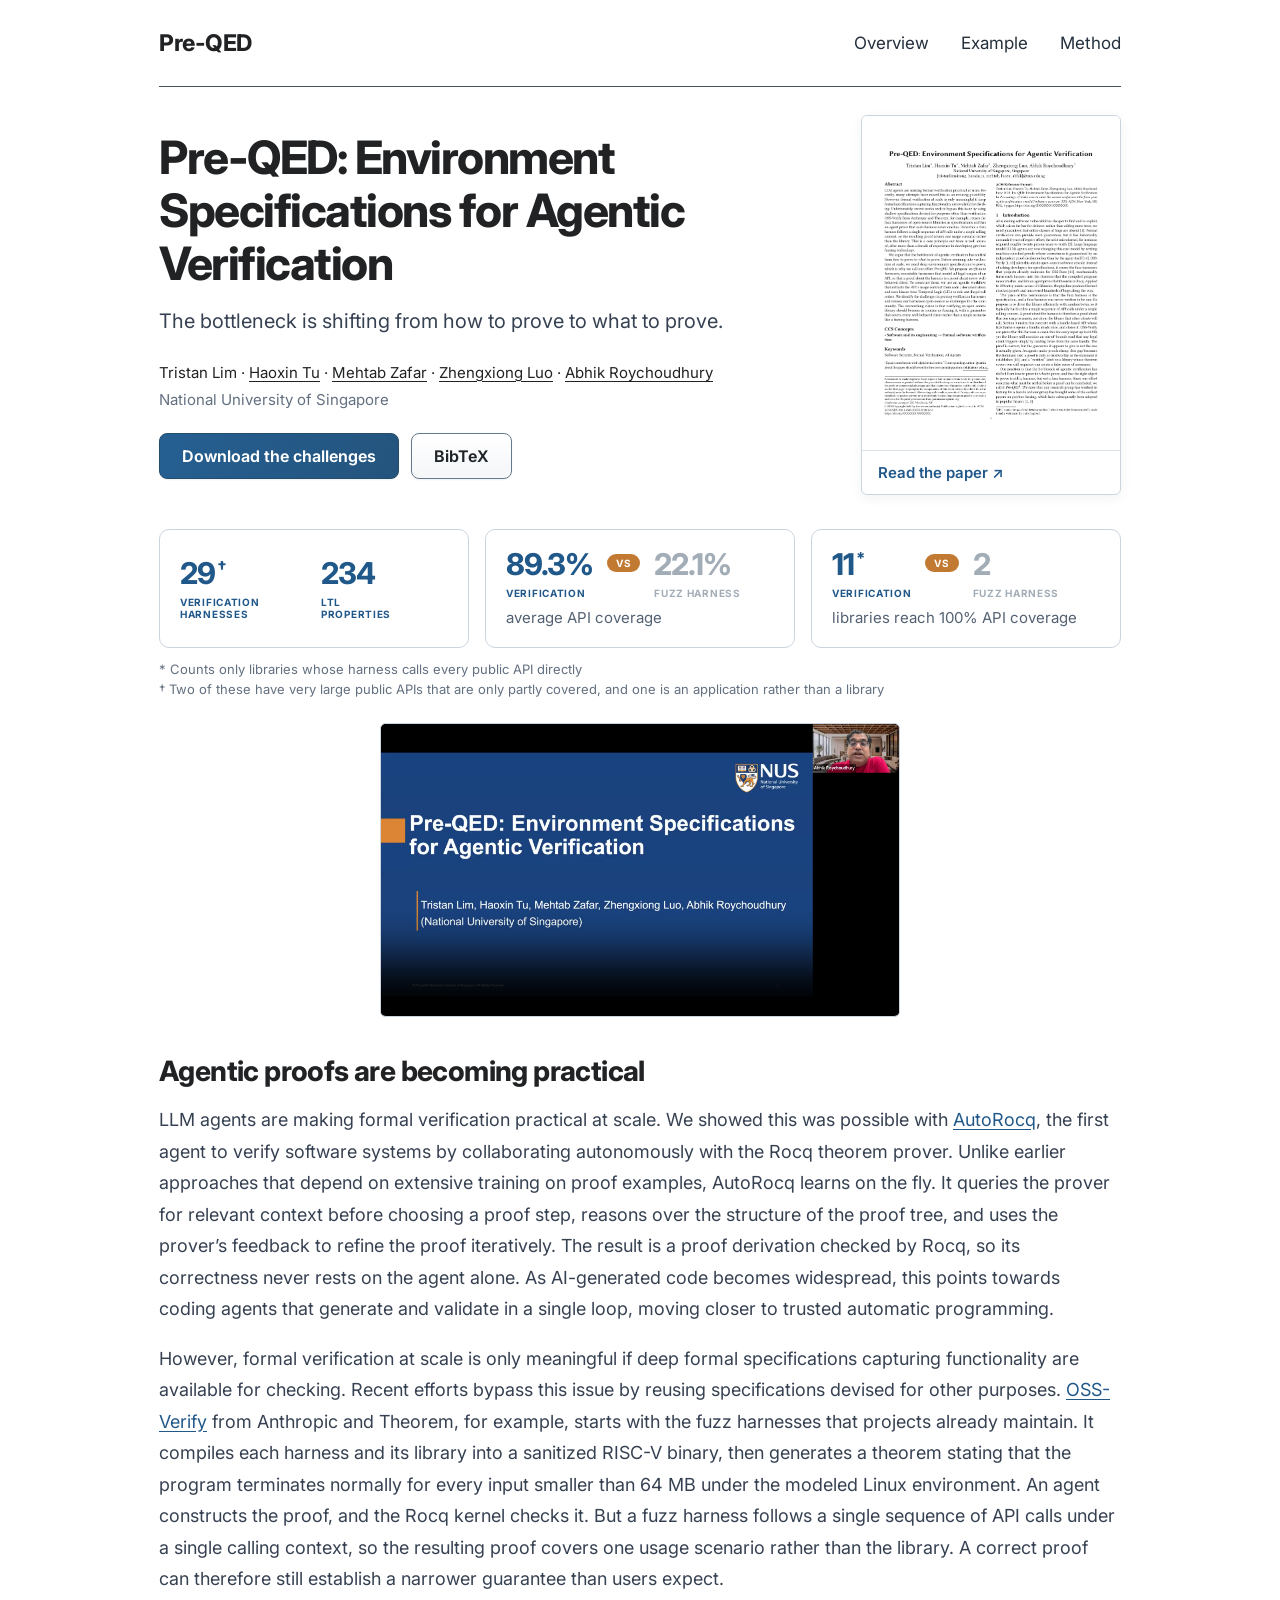
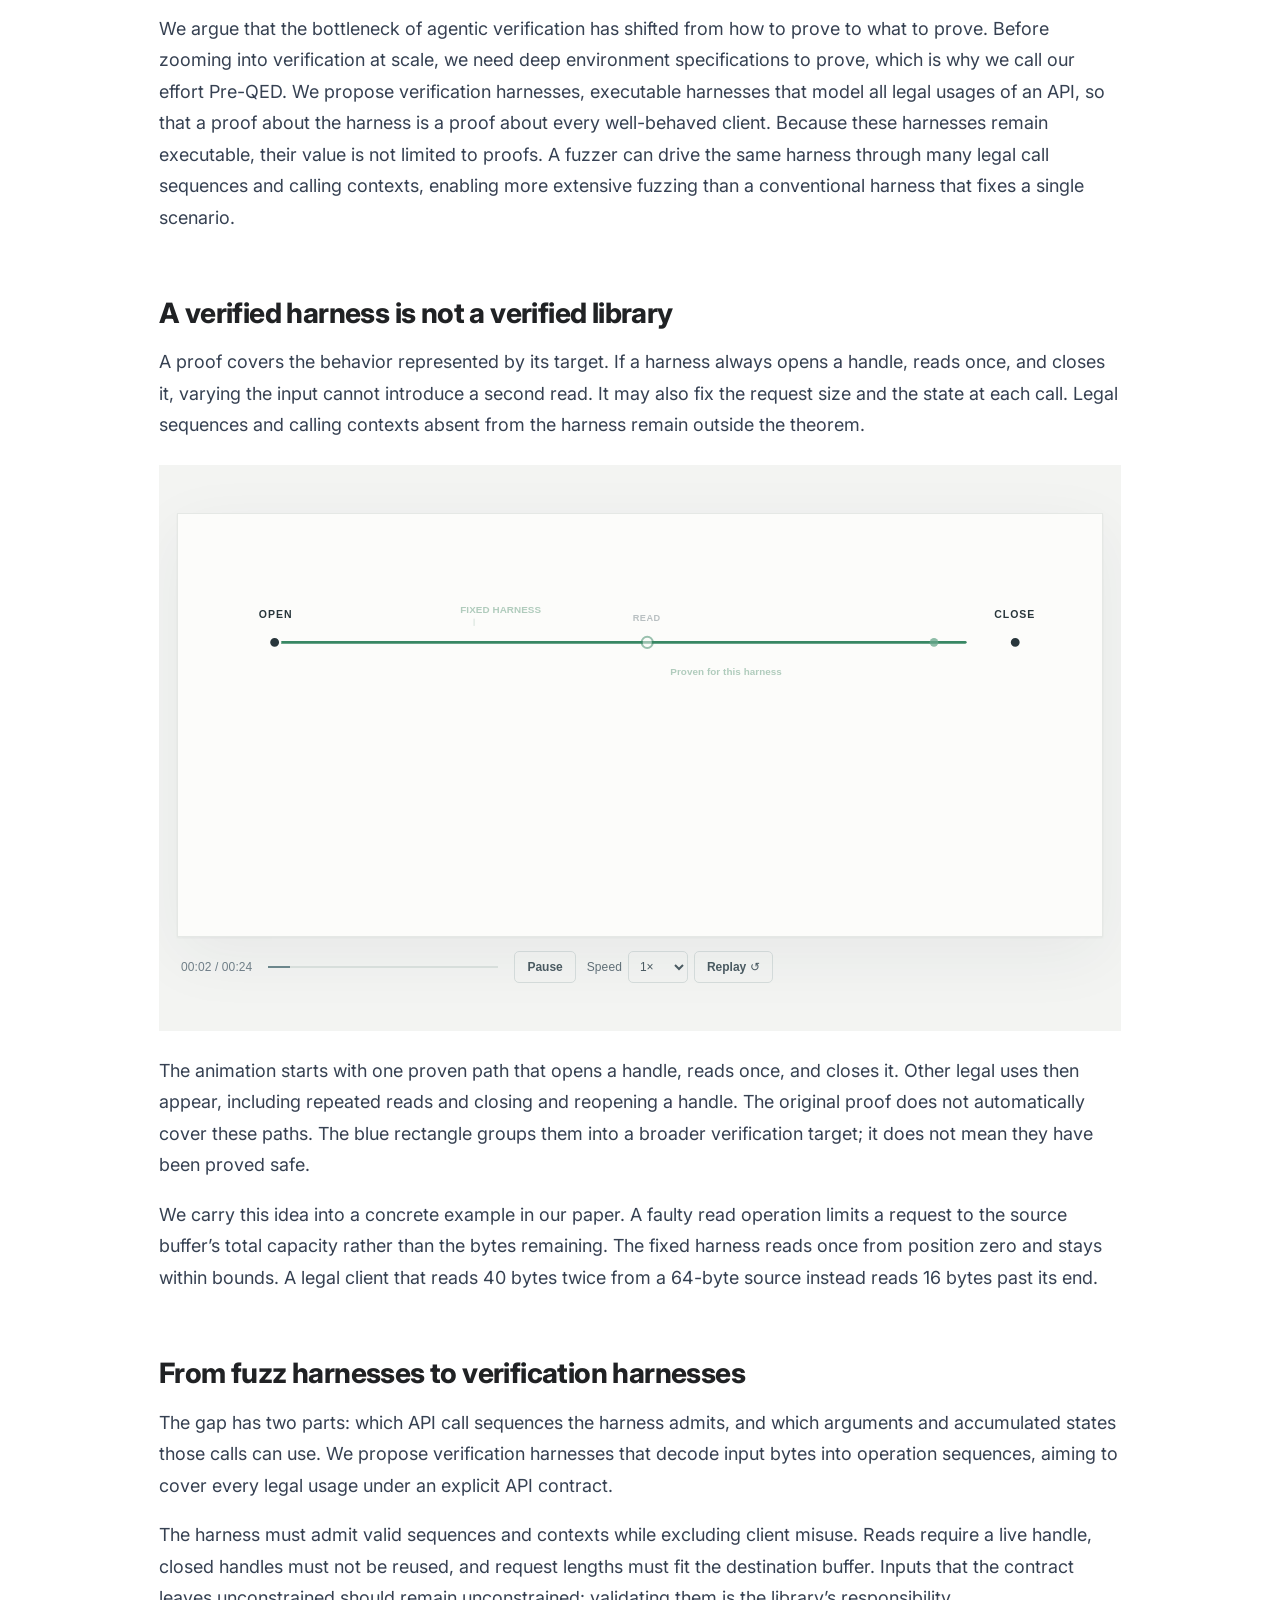
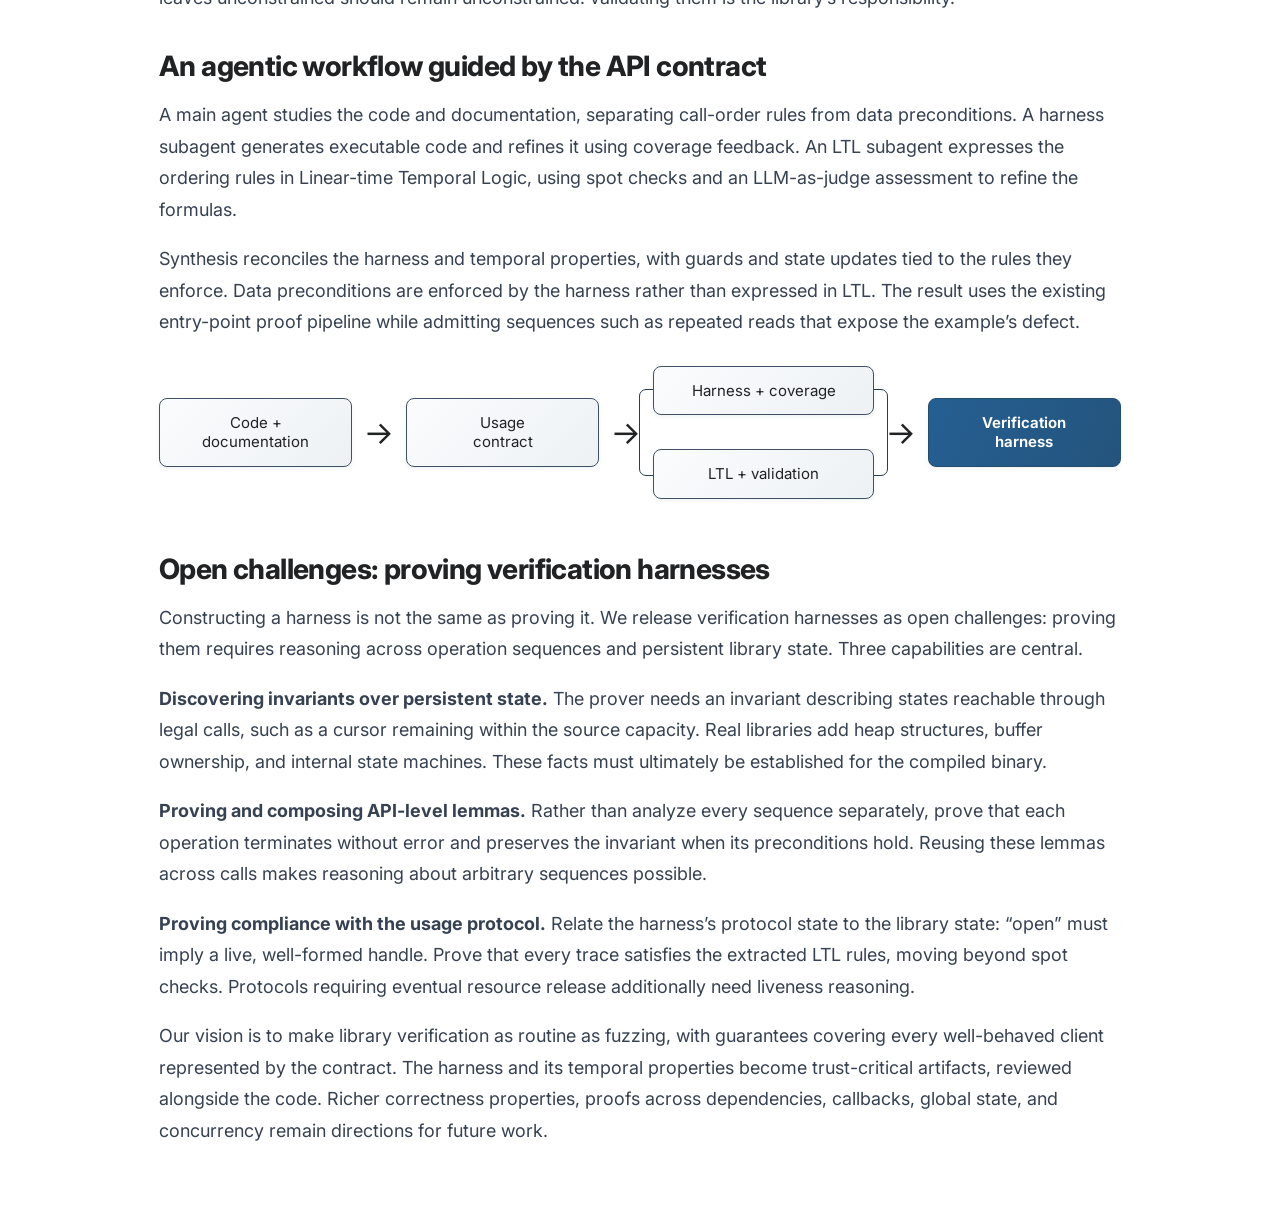
==== index.html @ 0b8c65d4 "init Publish the Pre-QED article, results, video, and interactive illustration. Include the paper, p" ====
<!doctype html>
<html lang="en">
<head>
  <meta charset="utf-8">
  <meta name="viewport" content="width=device-width, initial-scale=1">
  <meta name="description" content="Verification harnesses for agentic formal verification. Explore why API usage contracts determine the scope of a proof.">
  <title>Pre-QED: Environment Specifications for Agentic Verification</title>
  <link rel="stylesheet" href="style.css">
</head>
<body>
  <div class="page">
    <header class="header">
      <a class="brand" href="#overview">Pre-QED</a>
      <nav aria-label="Main navigation">
        <a href="#overview">Overview</a><a href="#example">Example</a><a href="#method">Method</a>
      </nav>
    </header>
    <main class="blog-article">
      <section class="hero" id="overview">
        <div class="hero-copy">
        <h1>Pre-QED: Environment Specifications for Agentic Verification</h1>
        <p class="lead">The bottleneck is shifting from how to prove to what to prove.</p>
        <div class="byline"><p>Tristan Lim · <a href="https://haoxintu.github.io/">Haoxin Tu</a> · <a href="https://mzfr.me">Mehtab Zafar</a> · <a href="https://fouzhe.github.io/">Zhengxiong Luo</a> · <a href="https://abhikrc.com/">Abhik Roychoudhury</a></p><p class="affiliation">National University of Singapore</p></div>
        <div class="hero-actions">
          <a class="button primary" href="https://github.com/NUS-Program-Verification/preqed-challenge" target="_blank" rel="noopener">Download the challenges</a>
          <button class="button" type="button" aria-expanded="false" aria-controls="bibtex" onclick="const b=document.getElementById('bibtex');b.hidden=!b.hidden;this.setAttribute('aria-expanded',String(!b.hidden))">BibTeX</button>
        </div>
        <pre class="bibtex" id="bibtex" hidden>@misc{lim2026preqed,
  title  = {Pre-QED: Environment Specifications for Agentic Verification},
  author = {Lim, Tristan and Tu, Haoxin and Zafar, Mehtab and Luo, Zhengxiong and Roychoudhury, Abhik},
  year   = {2026},
  url    = {https://pre-qed.github.io/pre-qed.pdf}
}</pre>
        </div>
        <a class="paper-preview" href="pre-qed.pdf" target="_blank" rel="noopener" aria-label="Read the paper PDF (opens in a new tab)">
          <img src="paper-preview.png" alt="First page of Pre-QED: Environment Specifications for Agentic Verification">
          <span>Read the paper ↗</span>
        </a>
      </section>
      <div class="stats" role="group" aria-label="Results at a glance">
        <div class="stat compare">
          <div class="versus pair"><div><strong>29<sup>†</sup></strong><small>Verification<br>harnesses</small></div><div><strong>234</strong><small>LTL<br>properties</small></div></div>
        </div>
        <div class="stat compare">
          <div class="versus"><div><strong>89.3%</strong><small>Verification</small></div><b class="vs">vs</b><div class="fuzz"><strong>22.1%</strong><small>Fuzz harness</small></div></div>
          <span>average API coverage</span>
        </div>
        <div class="stat compare">
          <div class="versus"><div><strong>11<sup>*</sup></strong><small>Verification</small></div><b class="vs">vs</b><div class="fuzz"><strong>2</strong><small>Fuzz harness</small></div></div>
          <span>libraries reach 100% API coverage</span>
        </div>
      </div>
      <p class="stats-note">* Counts only libraries whose harness calls every public API directly<br>† Two of these have very large public APIs that are only partly covered, and one is an application rather than a library</p>
      <video class="paper-video" src="Pre-QED.mp4" poster="video-poster.jpg" controls preload="metadata" playsinline></video>
      <section class="context">
        <h2>Agentic proofs are becoming practical</h2>
        <p class="body-copy">LLM agents are making formal verification practical at scale. We showed this was possible with <a href="https://dl.acm.org/doi/10.1145/3808164" target="_blank" rel="noopener">AutoRocq</a>, the first agent to verify software systems by collaborating autonomously with the Rocq theorem prover. Unlike earlier approaches that depend on extensive training on proof examples, AutoRocq learns on the fly. It queries the prover for relevant context before choosing a proof step, reasons over the structure of the proof tree, and uses the prover’s feedback to refine the proof iteratively. The result is a proof derivation checked by Rocq, so its correctness never rests on the agent alone. As AI-generated code becomes widespread, this points towards coding agents that generate and validate in a single loop, moving closer to trusted automatic programming.</p>
        <p class="body-copy">However, formal verification at scale is only meaningful if deep formal specifications capturing functionality are available for checking. Recent efforts bypass this issue by reusing specifications devised for other purposes. <a href="https://www.anthropic.com/research/formal-verification" target="_blank" rel="noopener">OSS-Verify</a> from Anthropic and Theorem, for example, starts with the fuzz harnesses that projects already maintain. It compiles each harness and its library into a sanitized RISC-V binary, then generates a theorem stating that the program terminates normally for every input smaller than 64 MB under the modeled Linux environment. An agent constructs the proof, and the Rocq kernel checks it. But a fuzz harness follows a single sequence of API calls under a single calling context, so the resulting proof covers one usage scenario rather than the library. A correct proof can therefore still establish a narrower guarantee than users expect.</p>
        <p class="body-copy">We argue that the bottleneck of agentic verification has shifted from how to prove to what to prove. Before zooming into verification at scale, we need deep environment specifications to prove, which is why we call our effort Pre-QED. We propose verification harnesses, executable harnesses that model all legal usages of an API, so that a proof about the harness is a proof about every well-behaved client. Because these harnesses remain executable, their value is not limited to proofs. A fuzzer can drive the same harness through many legal call sequences and calling contexts, enabling more extensive fuzzing than a conventional harness that fixes a single scenario.</p>
      </section>
      <section id="example">
        <h2>A verified harness is not a verified library</h2>
        <p class="body-copy">A proof covers the behavior represented by its target. If a harness always opens a handle, reads once, and closes it, varying the input cannot introduce a second read. It may also fix the request size and the state at each call. Legal sequences and calling contexts absent from the harness remain outside the theorem.</p>
        <iframe class="proof-animation" src="proof_scope_animation.html" title="Animated illustration of proof scope across legal API call sequences" loading="lazy" sandbox="allow-scripts"></iframe>
        <p class="body-copy">The animation starts with one proven path that opens a handle, reads once, and closes it. Other legal uses then appear, including repeated reads and closing and reopening a handle. The original proof does not automatically cover these paths. The blue rectangle groups them into a broader verification target; it does not mean they have been proved safe.</p>
        <p class="body-copy">We carry this idea into a concrete example in our paper. A faulty read operation limits a request to the source buffer’s total capacity rather than the bytes remaining. The fixed harness reads once from position zero and stays within bounds. A legal client that reads 40 bytes twice from a 64-byte source instead reads 16 bytes past its end.</p>
      </section>
      <section id="method">
        <h2>From fuzz harnesses to verification harnesses</h2>
        <p class="body-copy">The gap has two parts: which API call sequences the harness admits, and which arguments and accumulated states those calls can use. We propose verification harnesses that decode input bytes into operation sequences, aiming to cover every legal usage under an explicit API contract.</p>
        <p class="body-copy">The harness must admit valid sequences and contexts while excluding client misuse. Reads require a live handle, closed handles must not be reused, and request lengths must fit the destination buffer. Inputs that the contract leaves unconstrained should remain unconstrained: validating them is the library’s responsibility.</p>
        <h2 class="subsection-heading">An agentic workflow guided by the API contract</h2>
        <p class="body-copy">A main agent studies the code and documentation, separating call-order rules from data preconditions. A harness subagent generates executable code and refines it using coverage feedback. An LTL subagent expresses the ordering rules in Linear-time Temporal Logic, using spot checks and an LLM-as-judge assessment to refine the formulas.</p>
        <p class="body-copy">Synthesis reconciles the harness and temporal properties, with guards and state updates tied to the rules they enforce. Data preconditions are enforced by the harness rather than expressed in LTL. The result uses the existing entry-point proof pipeline while admitting sequences such as repeated reads that expose the example’s defect.</p>
        <div class="workflow" aria-label="Code and documentation inform a usage contract. Harness generation and LTL ordering rules are reconciled into a verification harness.">
          <div class="node">Code +<br>documentation</div><span class="arrow">→</span><div class="node">Usage<br>contract</div><span class="arrow">→</span><div class="parallel"><div class="node">Harness + coverage</div><div class="node">LTL + validation</div></div><span class="arrow">→</span><div class="node primary">Verification<br>harness</div>
        </div>
      </section>
      <section id="challenges">
        <h2>Open challenges: proving verification harnesses</h2>
        <p class="body-copy">Constructing a harness is not the same as proving it. We release verification harnesses as open challenges: proving them requires reasoning across operation sequences and persistent library state. Three capabilities are central.</p>
        <p class="body-copy"><strong>Discovering invariants over persistent state.</strong> The prover needs an invariant describing states reachable through legal calls, such as a cursor remaining within the source capacity. Real libraries add heap structures, buffer ownership, and internal state machines. These facts must ultimately be established for the compiled binary.</p>
        <p class="body-copy"><strong>Proving and composing API-level lemmas.</strong> Rather than analyze every sequence separately, prove that each operation terminates without error and preserves the invariant when its preconditions hold. Reusing these lemmas across calls makes reasoning about arbitrary sequences possible.</p>
        <p class="body-copy"><strong>Proving compliance with the usage protocol.</strong> Relate the harness’s protocol state to the library state: “open” must imply a live, well-formed handle. Prove that every trace satisfies the extracted LTL rules, moving beyond spot checks. Protocols requiring eventual resource release additionally need liveness reasoning.</p>
        <p class="body-copy">Our vision is to make library verification as routine as fuzzing, with guarantees covering every well-behaved client represented by the contract. The harness and its temporal properties become trust-critical artifacts, reviewed alongside the code. Richer correctness properties, proofs across dependencies, callbacks, global state, and concurrency remain directions for future work.</p>
      </section>
    </main>
  </div>
</body>
</html>
---- style.css ----
@import url('https://fonts.googleapis.com/css2?family=Inter:wght@400;500;600;650;700;750;800&display=swap');

:root{font-family:Inter,Arial,sans-serif;color:#202224;background:#fff;font-synthesis:none;--blue:#21588a;--line:#778593;--muted:#364152}*{box-sizing:border-box}html{scroll-behavior:smooth;scroll-padding-top:28px}body{margin:0}.page{max-width:1192px;margin:auto;padding:0 44px}a{color:inherit;text-decoration:none}a{-webkit-tap-highlight-color:transparent}a:focus-visible{outline:3px solid #4688c3;outline-offset:5px}.header{display:flex;align-items:center;justify-content:space-between;gap:28px;border-bottom:1px solid #465563;min-height:87px}.brand{font-size:23px;font-weight:750;letter-spacing:-.5px}nav{display:flex;gap:32px;font-size:17px;color:#25303d}nav a:hover{color:var(--blue)}section{padding:32px 0;scroll-margin-top:12px}.hero{padding:38px 0 40px}h1{font-size:clamp(38px,4.65vw,61px);line-height:1.12;letter-spacing:-2px;font-weight:750;margin:0 0 20px}h2{font-size:clamp(29px,3.4vw,40px);line-height:1.18;letter-spacing:-1.1px;margin:0 0 13px;font-weight:750}.lead{font-size:22px;line-height:1.5;color:var(--muted);margin:0}.button{border:1px solid #65798c;border-radius:8px;background:linear-gradient(#fff,#f4f6f8);color:#20252a;padding:13px 30px;font-size:19px;font-weight:650;box-shadow:0 1px 2px #182c4012}.button{display:inline-flex;align-items:center;justify-content:center;min-height:62px}.primary{color:white!important;background:linear-gradient(115deg,#255f92,#24547d)!important;border-color:#244c6b!important}.button:hover{filter:brightness(.96)}.workflow{display:flex;align-items:center;justify-content:space-between;gap:17px;margin-top:48px}.node{border:1px solid #405165;border-radius:8px;background:linear-gradient(135deg,#fafcfe,#eef1f4);font-size:18px;text-align:center;padding:17px 21px;line-height:1.3;box-shadow:0 2px 4px #263e5110}.workflow>.node{flex:1}.arrow{font-size:32px;font-weight:400}.parallel{display:flex;flex-direction:column;gap:34px;flex:1.35;position:relative}.parallel:before{content:"";position:absolute;inset:23px -14px;border:1px solid #293e50;border-radius:7px;z-index:-1}.parallel .node{padding:15px}.workflow .primary{font-weight:650}#challenges{padding-bottom:40px}.hero .lead{max-width:850px}.body-copy{max-width:960px;font-size:18px;line-height:1.7;color:var(--muted);margin:20px 0 0}main{padding-bottom:35px}
@media(max-width:680px){.body-copy{font-size:16px}}
@media(min-width:1250px){.page{max-width:1192px}.hero{padding-top:38px}h1{font-size:61px}}
@media(max-width:950px){.page{padding:0 30px}.header{flex-wrap:wrap;padding:22px 0;gap:20px}nav{gap:23px;font-size:15px}h1{font-size:49px}.node{font-size:16px;padding:14px}.workflow{gap:13px}}
@media(max-width:680px){.page{padding:0 21px}.header{gap:18px}.brand{font-size:21px}nav{width:100%;justify-content:space-between;gap:10px;font-size:13px}.hero{padding:30px 0 32px}h1{font-size:39px;letter-spacing:-1.4px;margin-top:0}.lead{font-size:18px}.button{font-size:15px;padding:13px 18px;min-height:48px}section{padding:36px 0 40px}h2{font-size:30px}.workflow{flex-direction:column;gap:12px;margin-top:30px}.workflow .node{width:100%;max-width:280px}.workflow>.arrow{transform:rotate(90deg);line-height:1}.parallel{width:100%;max-width:280px;gap:12px}.parallel:before{inset:15px -10px}}
.hero{display:grid;grid-template-columns:minmax(0,1fr) 260px;gap:36px;align-items:center}.hero-copy{min-width:0}@media(max-width:680px){.hero{grid-template-columns:1fr;gap:16px}.hero .paper-preview{width:180px}}
.paper-preview{display:block;width:260px;max-width:100%;margin-top:0;border:1px solid #ccd5df;border-radius:6px;overflow:hidden;background:#fff;box-shadow:0 3px 12px #182c4010}.paper-preview img{display:block;width:100%;height:auto}.paper-preview span{display:block;border-top:1px solid #dce2e9;padding:12px 16px;color:var(--blue);font-size:15px;font-weight:600}.paper-preview:hover{border-color:var(--blue)}
.stats{display:grid;grid-template-columns:repeat(3,1fr);gap:16px;margin:4px 0 26px}.versus{display:flex;align-items:flex-start;gap:14px;white-space:nowrap}.stat:has(.pair){display:flex;align-items:center}.versus.pair{width:100%}.versus.pair>div{flex:1}.versus small{display:block;margin-top:6px;font-size:10px;font-weight:700;letter-spacing:.7px;text-transform:uppercase;color:var(--blue)}.versus .fuzz strong,.versus .fuzz small{color:#a3adb8}.vs{margin-top:6px;padding:3px 9px;border-radius:999px;background:#c27a32;color:#fff;font-size:10px;font-weight:700;letter-spacing:.6px;text-transform:uppercase}.stat{padding:18px 20px;border:1px solid #ccd5df;border-radius:10px;background:#fff}.stat strong{display:block;font-size:30px;line-height:1.1;font-weight:750;letter-spacing:-1px;color:var(--blue)}.stat span{display:block;margin-top:8px;font-size:15px;line-height:1.5;color:#536171}@media(max-width:860px){.stats{grid-template-columns:1fr}}
.paper-video{display:block;width:520px;max-width:100%;height:auto;margin:0 auto 14px;border:1px solid #ccd5df;border-radius:6px;background:#000}
.stat sup{font-size:.55em;margin-left:2px}.stats-note{margin:-14px 0 24px;font-size:13px;line-height:1.5;color:#637080}
.proof-animation{display:block;width:100%;height:auto;aspect-ratio:1.7;border:0;margin:24px 0;background:#f3f4f2}@media(max-width:680px){.proof-animation{aspect-ratio:auto;height:370px}}
.page{max-width:1050px}.blog-article{max-width:none;margin:0 auto;padding-bottom:64px}.blog-article section{padding:22px 0}.blog-article .hero{padding:28px 0 30px}.blog-article h1{font-size:46px;line-height:1.15;letter-spacing:-1.5px;margin:0 0 16px;max-width:760px}.blog-article .lead{font-size:20px;line-height:1.5;max-width:690px}.article-date{margin:0 0 14px;font-size:14px;color:#637080}.hero .button{min-height:46px;padding:11px 22px;font-size:16px;font-family:inherit;cursor:pointer}.hero-actions{display:flex;flex-wrap:wrap;gap:12px}.bibtex{margin:14px 0 0;padding:14px 16px;border:1px solid #ccd5df;border-radius:6px;background:#f6f8fa;font:13px/1.6 ui-monospace,SFMono-Regular,Consolas,monospace;color:#25303d;overflow-x:auto}.byline{margin:23px 0 20px;font-size:15px;line-height:1.8}.byline p{margin:0}.byline a{text-decoration:underline;text-underline-offset:3px}.affiliation{color:#637080}.blog-article h2{font-size:28px;line-height:1.3;letter-spacing:-.6px;margin:0 0 15px}.blog-article .body-copy{font-size:18px;line-height:1.75;margin:0 0 18px}.body-copy a{color:var(--blue);text-decoration:underline;text-underline-offset:3px}.blog-article .subsection-heading{margin-top:34px}.blog-article .workflow{margin:28px 0 8px;gap:12px}.blog-article .node{font-size:15px;padding:14px}.blog-article #challenges{padding-bottom:0}
@media(max-width:680px){.blog-article .hero{padding:20px 0 25px}.blog-article h1{font-size:36px;letter-spacing:-1px}.blog-article h2{font-size:25px}.blog-article .lead{font-size:18px}.blog-article .body-copy{font-size:17px;line-height:1.7}.blog-article section{padding:18px 0}.byline{font-size:14px}}
@media(prefers-reduced-motion:reduce){html{scroll-behavior:auto}*,*:before,*:after{transition:none!important}}
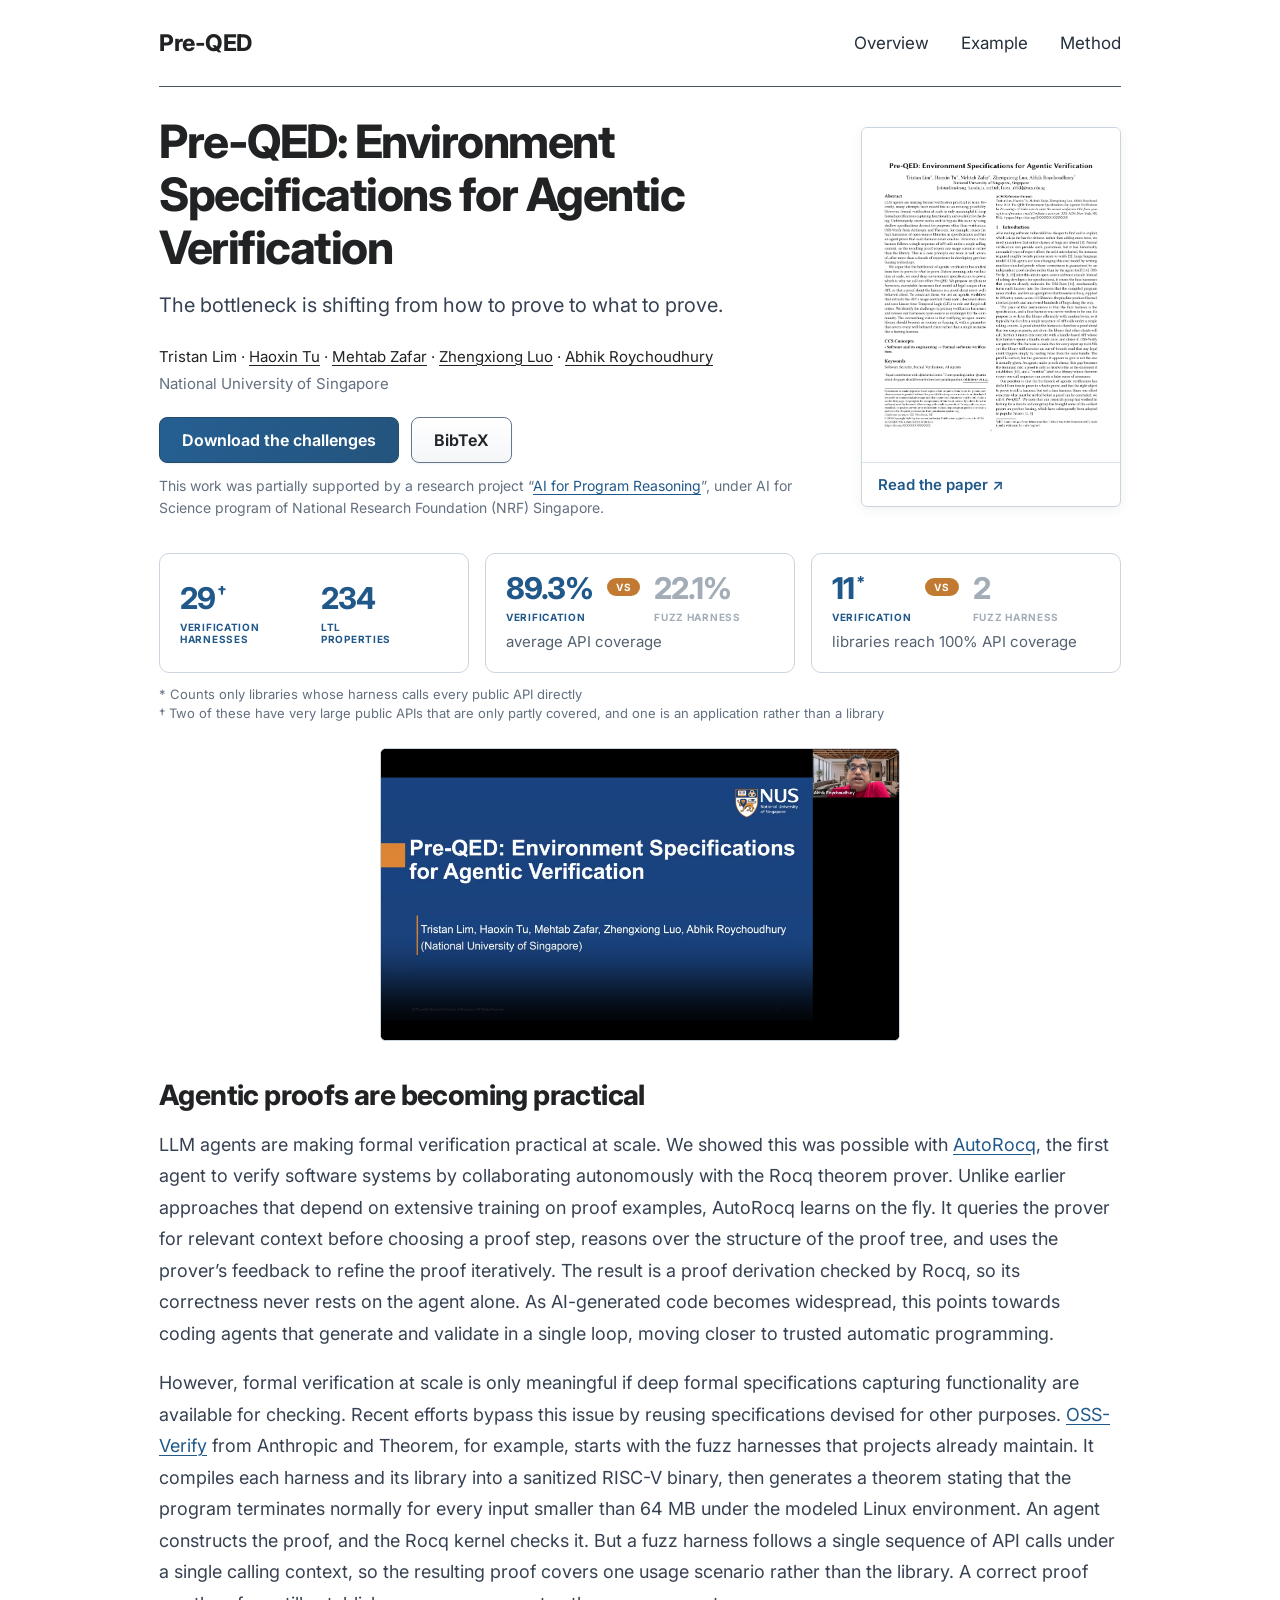
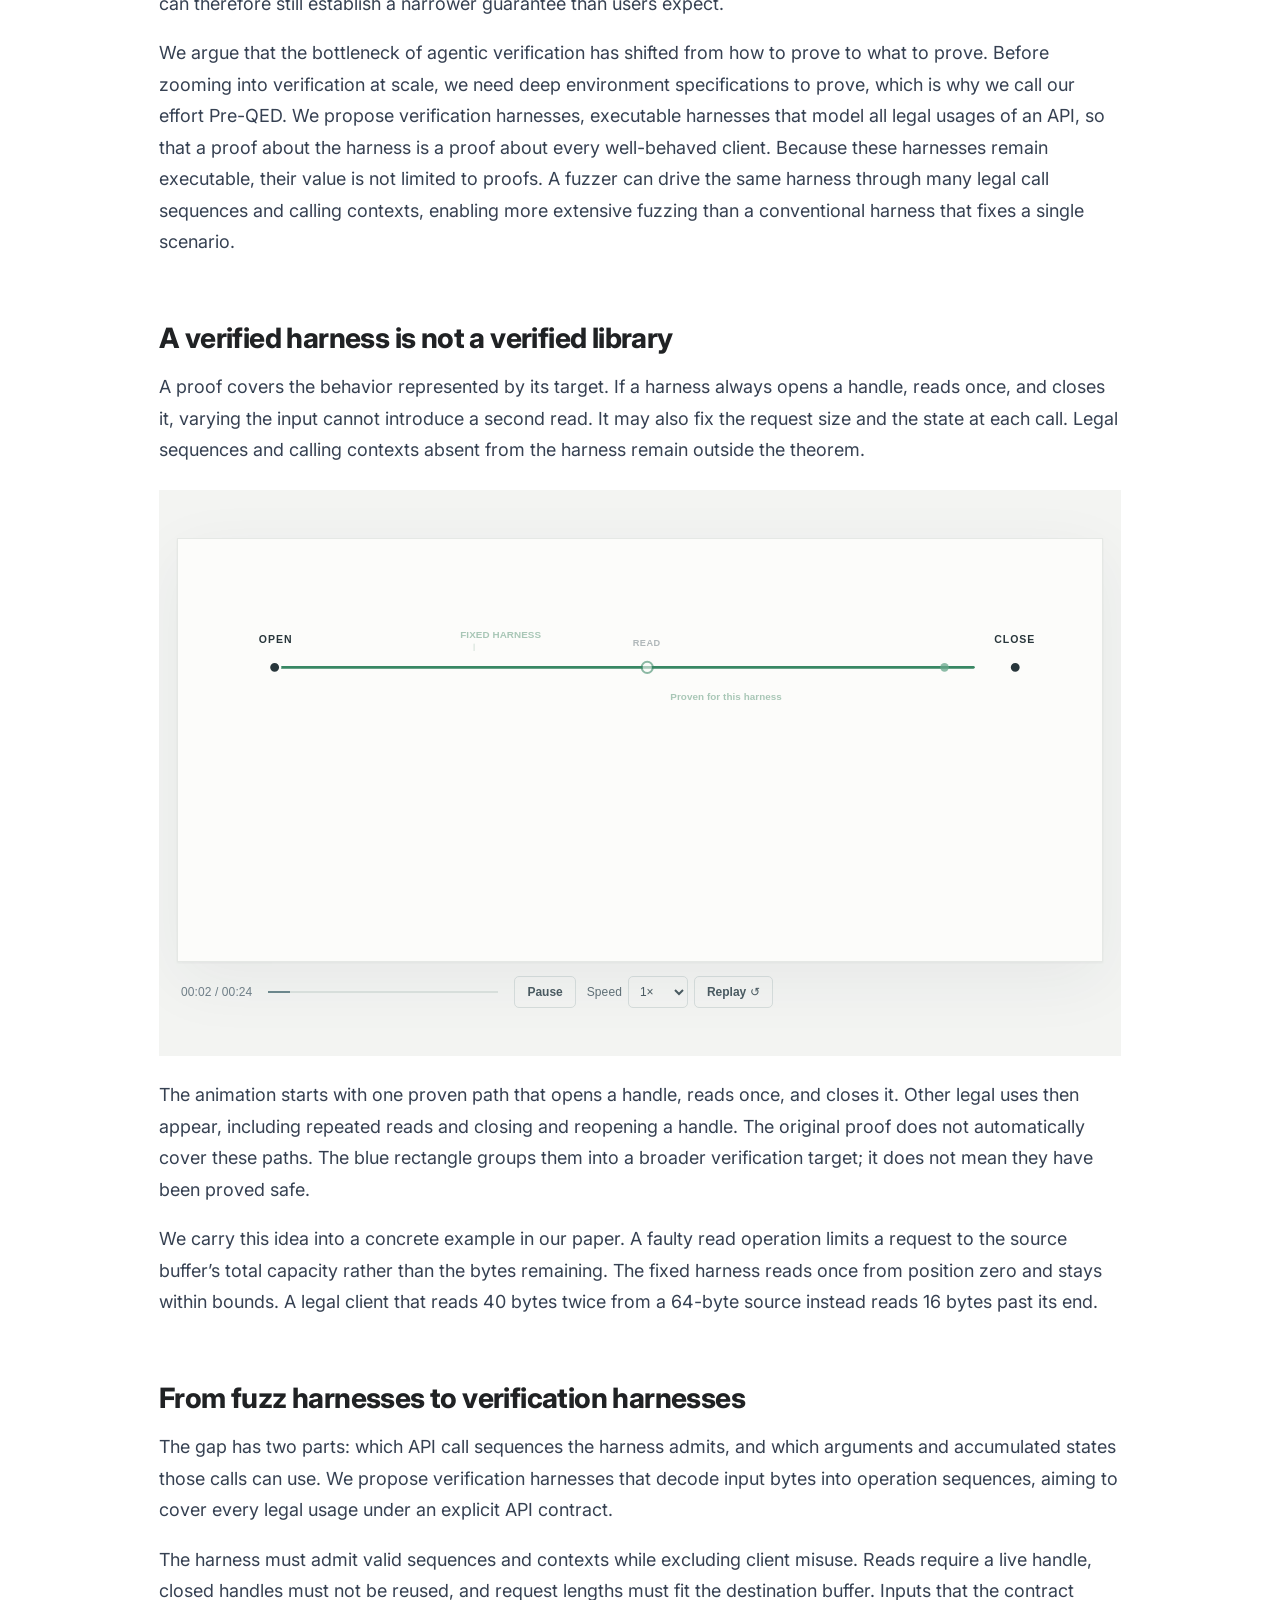
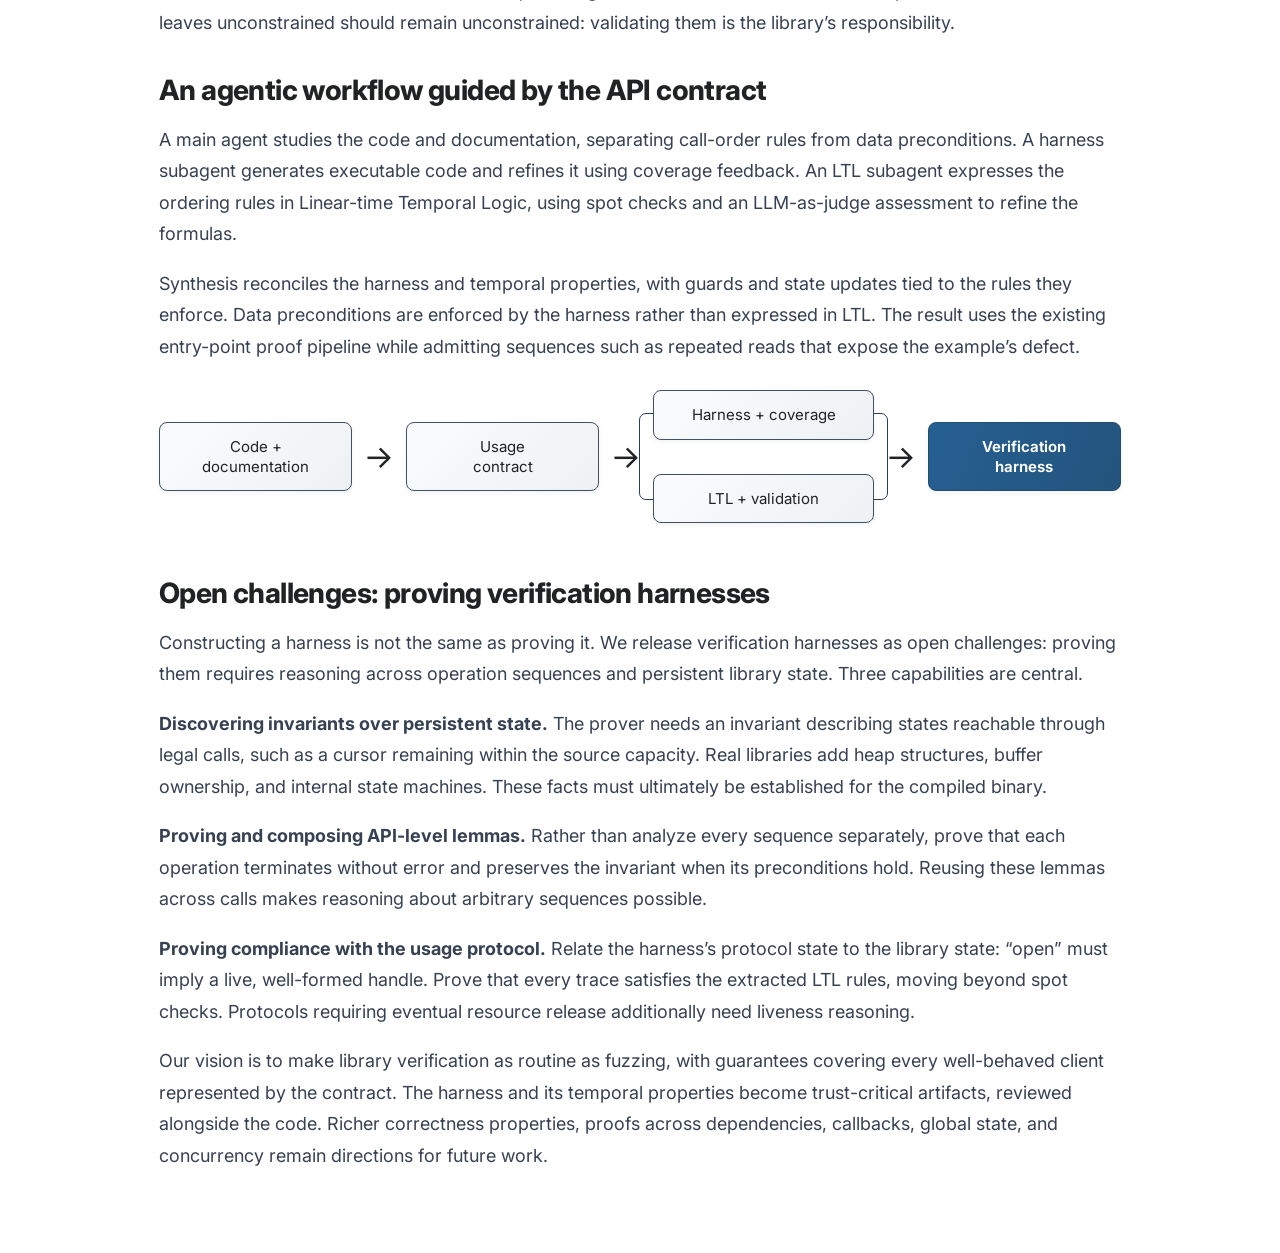
==== commit bef91c68: "Add acknowledgments" ====
--- a/index.html
+++ b/index.html
@@ -25,6 +25,7 @@
           <a class="button primary" href="https://github.com/NUS-Program-Verification/preqed-challenge" target="_blank" rel="noopener">Download the challenges</a>
           <button class="button" type="button" aria-expanded="false" aria-controls="bibtex" onclick="const b=document.getElementById('bibtex');b.hidden=!b.hidden;this.setAttribute('aria-expanded',String(!b.hidden))">BibTeX</button>
         </div>
+        <p class="funding-note">This work was partially supported by a research project “<a href="https://ai4pr.github.io/">AI for Program Reasoning</a>”, under AI for Science program of National Research Foundation (NRF) Singapore.</p>
         <pre class="bibtex" id="bibtex" hidden>@misc{lim2026preqed,
   title  = {Pre-QED: Environment Specifications for Agentic Verification},
   author = {Lim, Tristan and Tu, Haoxin and Zafar, Mehtab and Luo, Zhengxiong and Roychoudhury, Abhik},
--- a/style.css
+++ b/style.css
@@ -14,3 +14,4 @@
 .page{max-width:1050px}.blog-article{max-width:none;margin:0 auto;padding-bottom:64px}.blog-article section{padding:22px 0}.blog-article .hero{padding:28px 0 30px}.blog-article h1{font-size:46px;line-height:1.15;letter-spacing:-1.5px;margin:0 0 16px;max-width:760px}.blog-article .lead{font-size:20px;line-height:1.5;max-width:690px}.article-date{margin:0 0 14px;font-size:14px;color:#637080}.hero .button{min-height:46px;padding:11px 22px;font-size:16px;font-family:inherit;cursor:pointer}.hero-actions{display:flex;flex-wrap:wrap;gap:12px}.bibtex{margin:14px 0 0;padding:14px 16px;border:1px solid #ccd5df;border-radius:6px;background:#f6f8fa;font:13px/1.6 ui-monospace,SFMono-Regular,Consolas,monospace;color:#25303d;overflow-x:auto}.byline{margin:23px 0 20px;font-size:15px;line-height:1.8}.byline p{margin:0}.byline a{text-decoration:underline;text-underline-offset:3px}.affiliation{color:#637080}.blog-article h2{font-size:28px;line-height:1.3;letter-spacing:-.6px;margin:0 0 15px}.blog-article .body-copy{font-size:18px;line-height:1.75;margin:0 0 18px}.body-copy a{color:var(--blue);text-decoration:underline;text-underline-offset:3px}.blog-article .subsection-heading{margin-top:34px}.blog-article .workflow{margin:28px 0 8px;gap:12px}.blog-article .node{font-size:15px;padding:14px}.blog-article #challenges{padding-bottom:0}
 @media(max-width:680px){.blog-article .hero{padding:20px 0 25px}.blog-article h1{font-size:36px;letter-spacing:-1px}.blog-article h2{font-size:25px}.blog-article .lead{font-size:18px}.blog-article .body-copy{font-size:17px;line-height:1.7}.blog-article section{padding:18px 0}.byline{font-size:14px}}
 @media(prefers-reduced-motion:reduce){html{scroll-behavior:auto}*,*:before,*:after{transition:none!important}}
+.funding-note{max-width:700px;margin:12px 0 0;color:#637080;font-size:14px;line-height:1.6}.funding-note a{color:var(--blue);text-decoration:underline;text-underline-offset:3px}
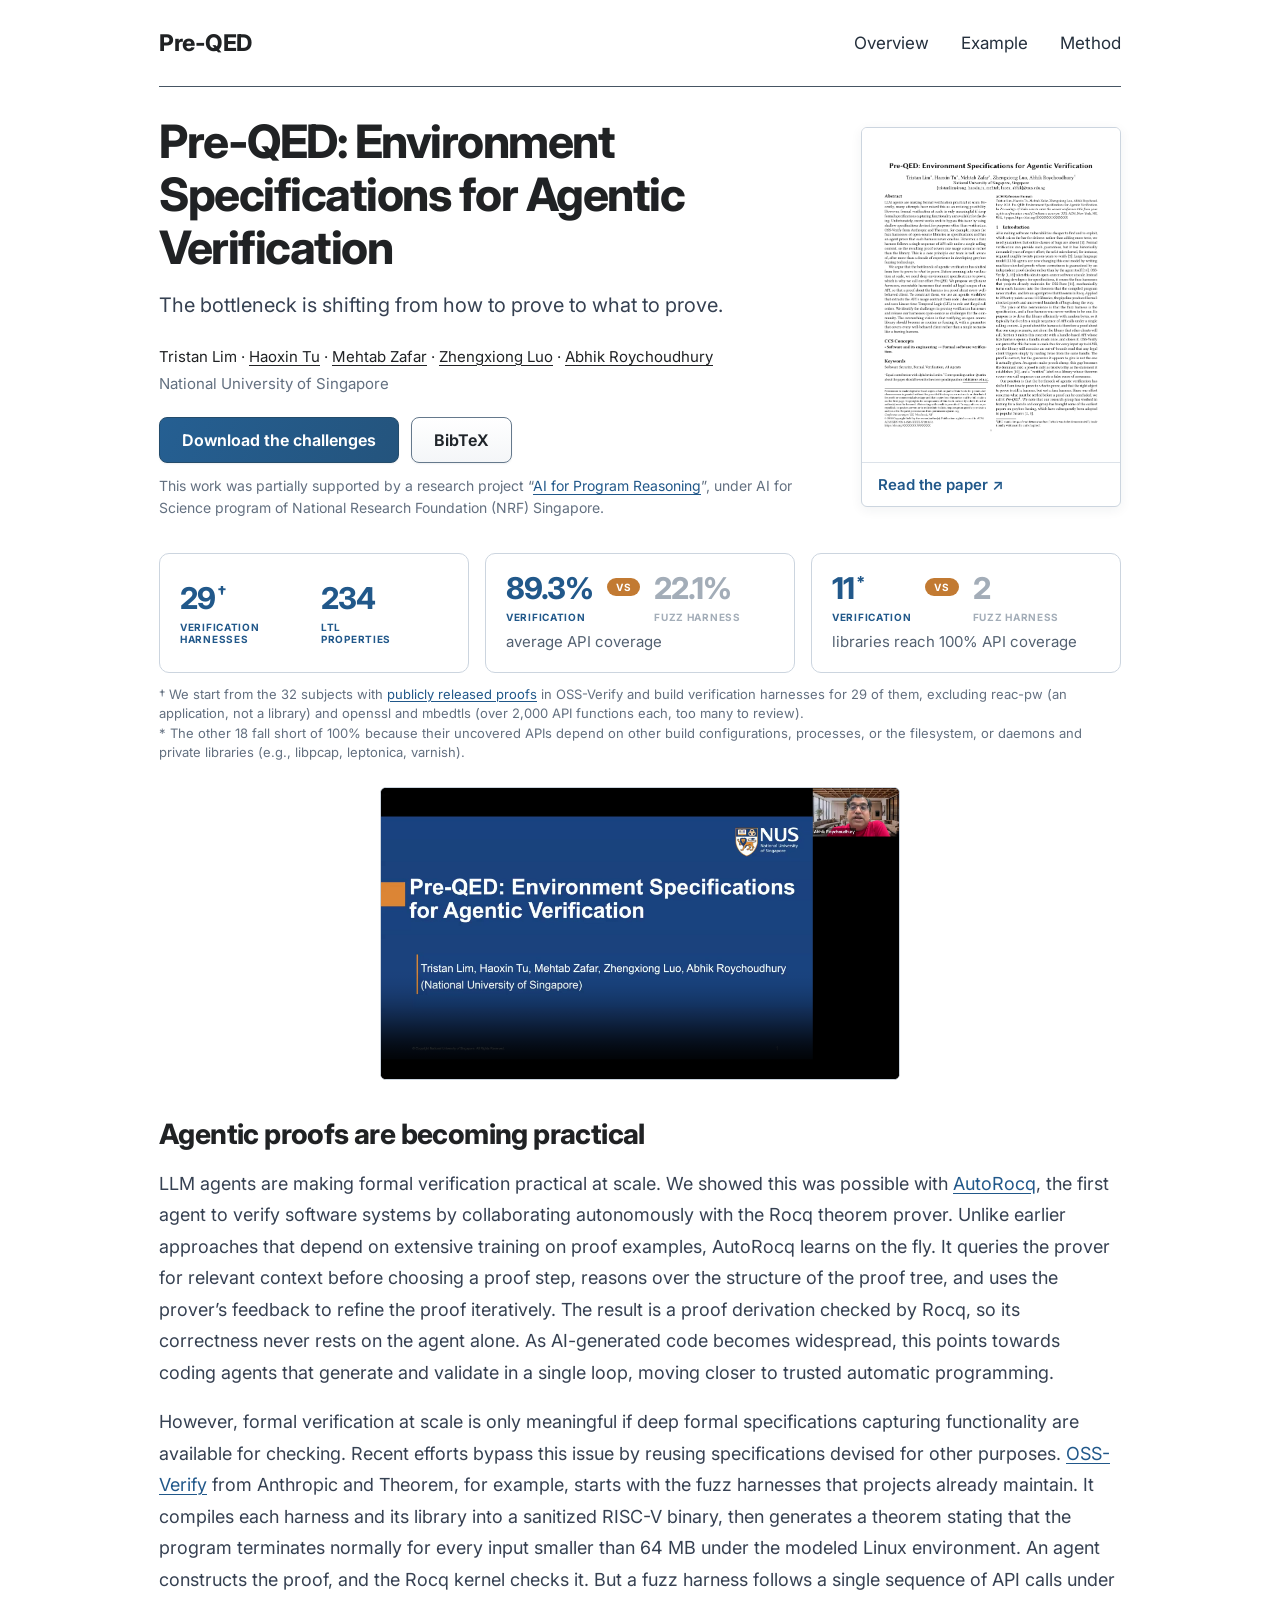
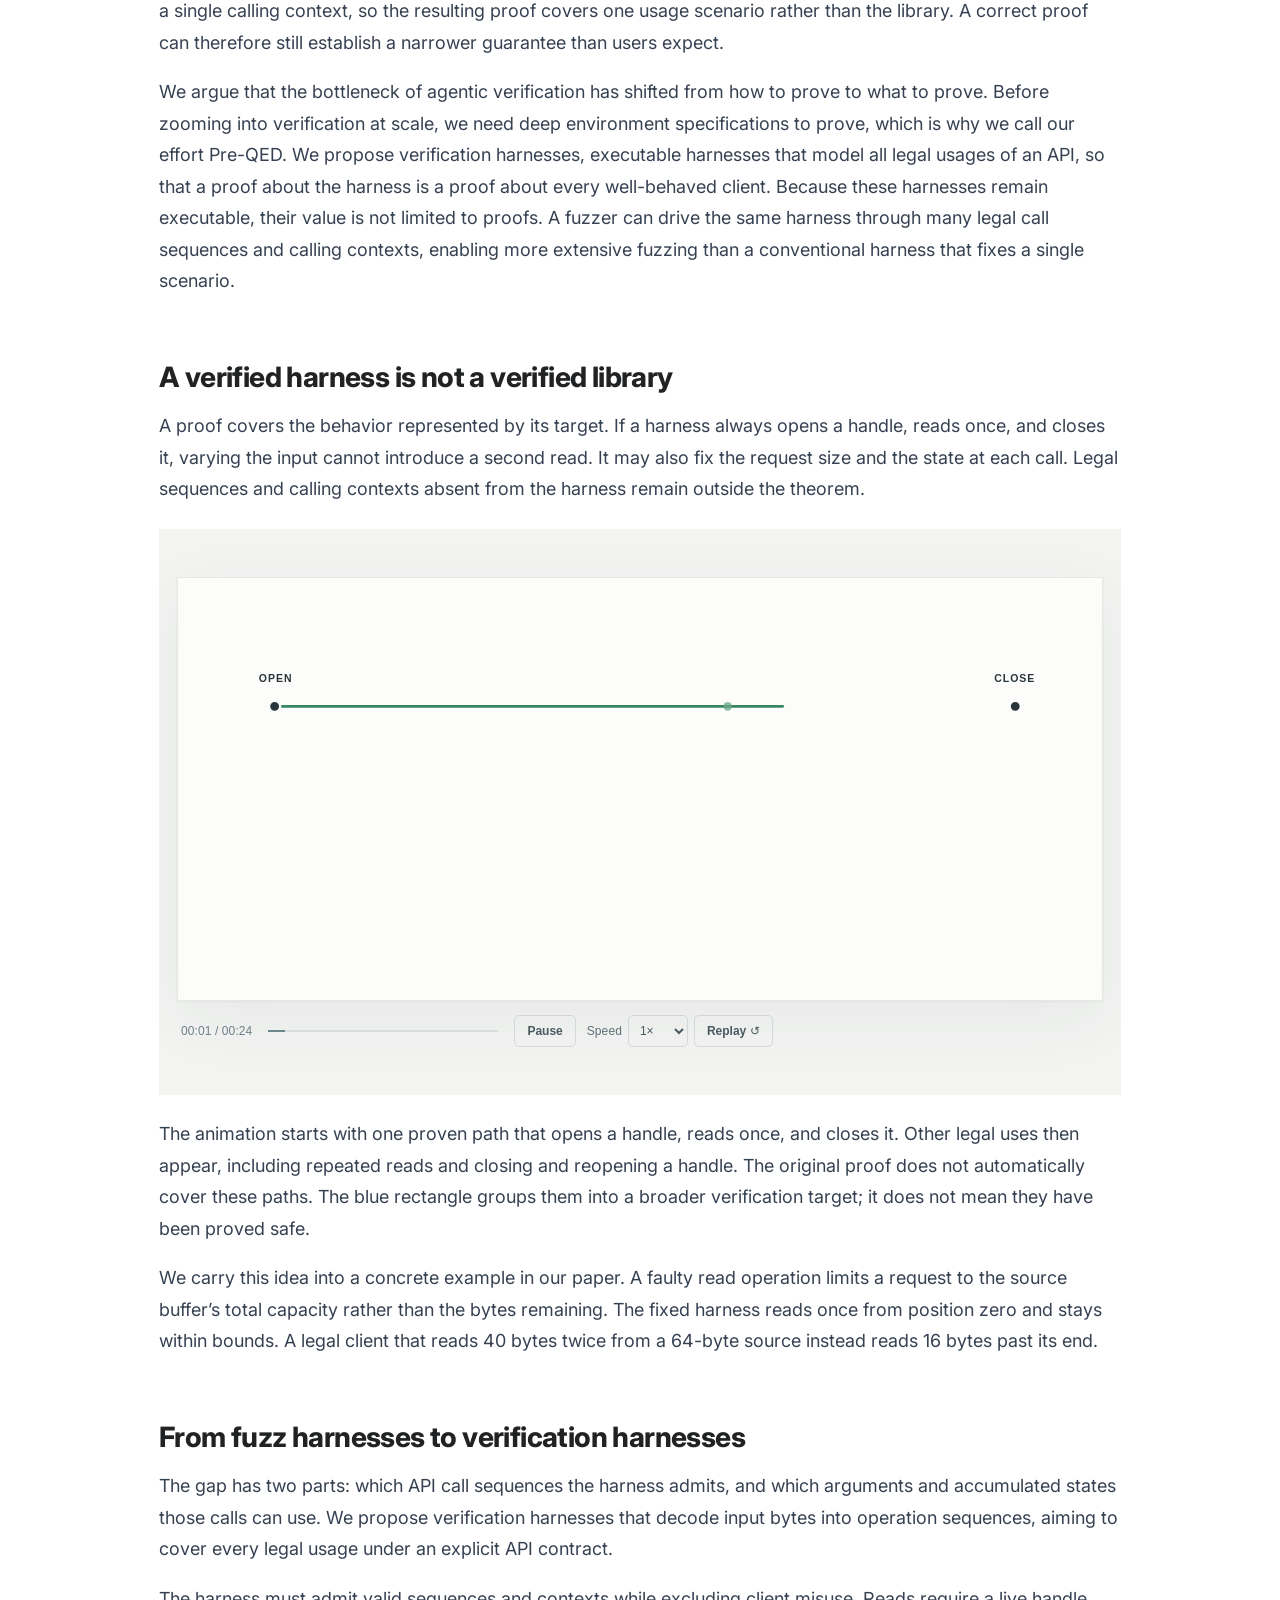
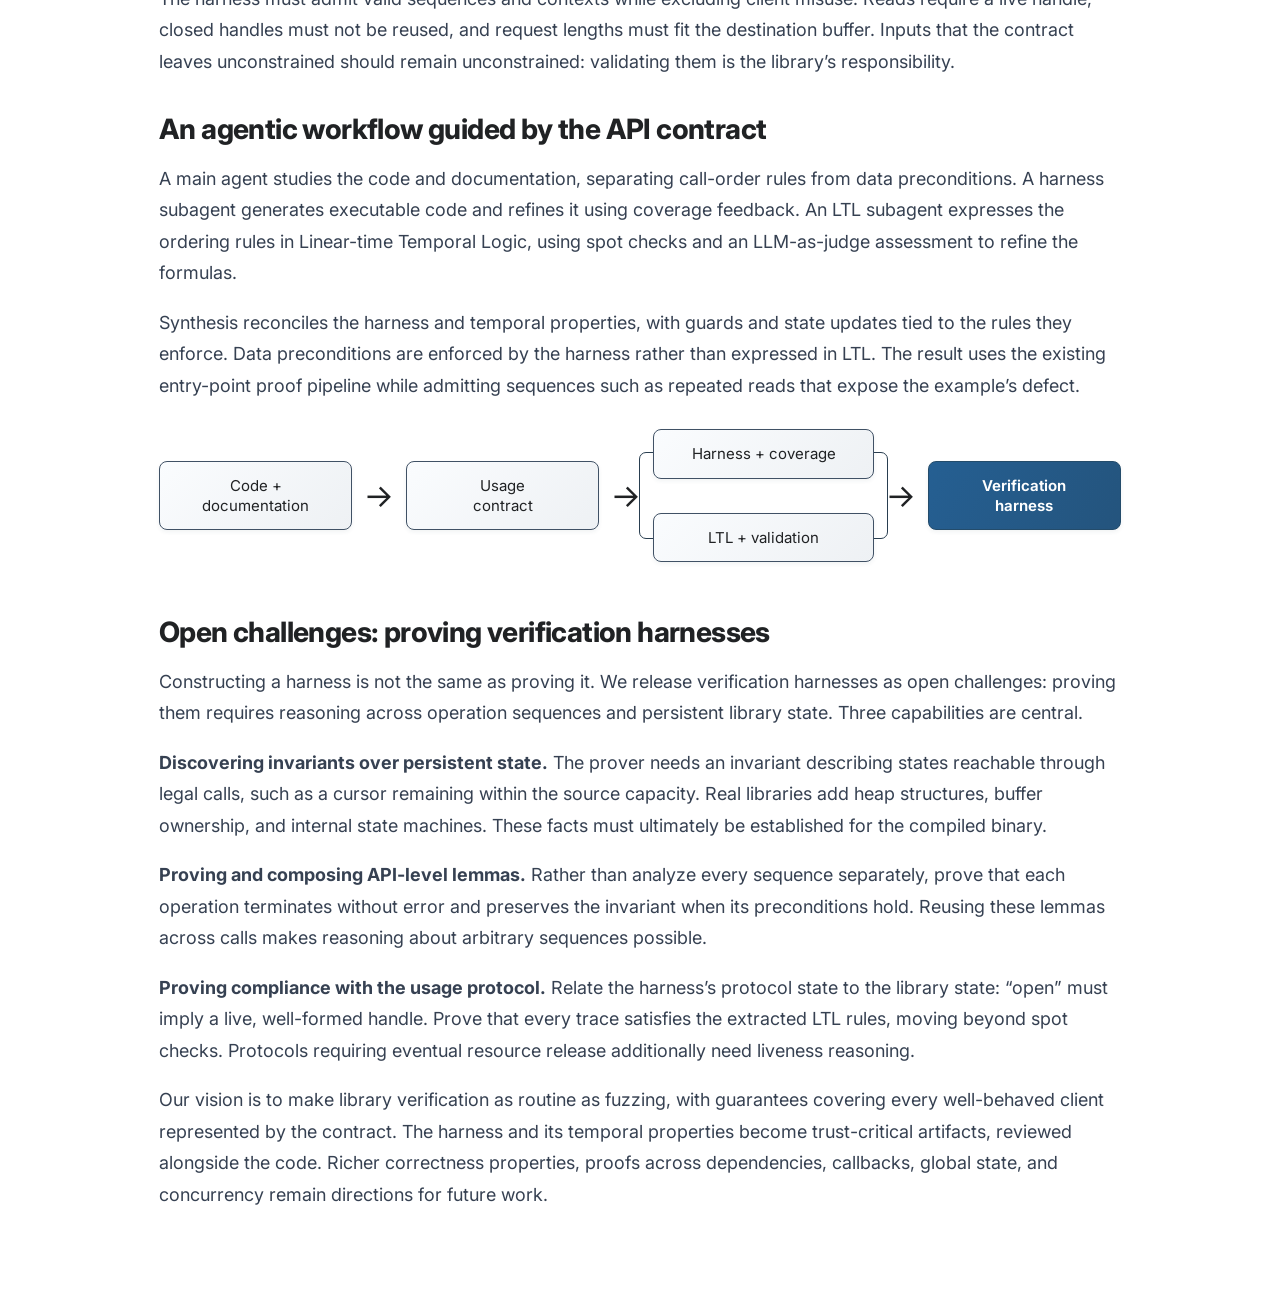
==== commit 3931189a: "Update footnotes" ====
--- a/index.html
+++ b/index.html
@@ -51,7 +51,7 @@
           <span>libraries reach 100% API coverage</span>
         </div>
       </div>
-      <p class="stats-note">* Counts only libraries whose harness calls every public API directly<br>† Two of these have very large public APIs that are only partly covered, and one is an application rather than a library</p>
+      <p class="stats-note">† We start from the 32 subjects with <a href="https://github.com/theorem-labs/oss-verify-proofs/tree/main#what-is-proved">publicly released proofs</a> in OSS-Verify and build verification harnesses for 29 of them, excluding reac-pw (an application, not a library) and openssl and mbedtls (over 2,000 API functions each, too many to review).<br>* The other 18 fall short of 100% because their uncovered APIs depend on other build configurations, processes, or the filesystem, or daemons and private libraries (e.g., libpcap, leptonica, varnish).</p>
       <video class="paper-video" src="Pre-QED.mp4" poster="video-poster.jpg" controls preload="metadata" playsinline></video>
       <section class="context">
         <h2>Agentic proofs are becoming practical</h2>
--- a/style.css
+++ b/style.css
@@ -9,7 +9,7 @@
 .paper-preview{display:block;width:260px;max-width:100%;margin-top:0;border:1px solid #ccd5df;border-radius:6px;overflow:hidden;background:#fff;box-shadow:0 3px 12px #182c4010}.paper-preview img{display:block;width:100%;height:auto}.paper-preview span{display:block;border-top:1px solid #dce2e9;padding:12px 16px;color:var(--blue);font-size:15px;font-weight:600}.paper-preview:hover{border-color:var(--blue)}
 .stats{display:grid;grid-template-columns:repeat(3,1fr);gap:16px;margin:4px 0 26px}.versus{display:flex;align-items:flex-start;gap:14px;white-space:nowrap}.stat:has(.pair){display:flex;align-items:center}.versus.pair{width:100%}.versus.pair>div{flex:1}.versus small{display:block;margin-top:6px;font-size:10px;font-weight:700;letter-spacing:.7px;text-transform:uppercase;color:var(--blue)}.versus .fuzz strong,.versus .fuzz small{color:#a3adb8}.vs{margin-top:6px;padding:3px 9px;border-radius:999px;background:#c27a32;color:#fff;font-size:10px;font-weight:700;letter-spacing:.6px;text-transform:uppercase}.stat{padding:18px 20px;border:1px solid #ccd5df;border-radius:10px;background:#fff}.stat strong{display:block;font-size:30px;line-height:1.1;font-weight:750;letter-spacing:-1px;color:var(--blue)}.stat span{display:block;margin-top:8px;font-size:15px;line-height:1.5;color:#536171}@media(max-width:860px){.stats{grid-template-columns:1fr}}
 .paper-video{display:block;width:520px;max-width:100%;height:auto;margin:0 auto 14px;border:1px solid #ccd5df;border-radius:6px;background:#000}
-.stat sup{font-size:.55em;margin-left:2px}.stats-note{margin:-14px 0 24px;font-size:13px;line-height:1.5;color:#637080}
+.stat sup{font-size:.55em;margin-left:2px}.stats-note{margin:-14px 0 24px;font-size:13px;line-height:1.5;color:#637080}.stats-note a{color:var(--blue);text-decoration:underline;text-underline-offset:2px}
 .proof-animation{display:block;width:100%;height:auto;aspect-ratio:1.7;border:0;margin:24px 0;background:#f3f4f2}@media(max-width:680px){.proof-animation{aspect-ratio:auto;height:370px}}
 .page{max-width:1050px}.blog-article{max-width:none;margin:0 auto;padding-bottom:64px}.blog-article section{padding:22px 0}.blog-article .hero{padding:28px 0 30px}.blog-article h1{font-size:46px;line-height:1.15;letter-spacing:-1.5px;margin:0 0 16px;max-width:760px}.blog-article .lead{font-size:20px;line-height:1.5;max-width:690px}.article-date{margin:0 0 14px;font-size:14px;color:#637080}.hero .button{min-height:46px;padding:11px 22px;font-size:16px;font-family:inherit;cursor:pointer}.hero-actions{display:flex;flex-wrap:wrap;gap:12px}.bibtex{margin:14px 0 0;padding:14px 16px;border:1px solid #ccd5df;border-radius:6px;background:#f6f8fa;font:13px/1.6 ui-monospace,SFMono-Regular,Consolas,monospace;color:#25303d;overflow-x:auto}.byline{margin:23px 0 20px;font-size:15px;line-height:1.8}.byline p{margin:0}.byline a{text-decoration:underline;text-underline-offset:3px}.affiliation{color:#637080}.blog-article h2{font-size:28px;line-height:1.3;letter-spacing:-.6px;margin:0 0 15px}.blog-article .body-copy{font-size:18px;line-height:1.75;margin:0 0 18px}.body-copy a{color:var(--blue);text-decoration:underline;text-underline-offset:3px}.blog-article .subsection-heading{margin-top:34px}.blog-article .workflow{margin:28px 0 8px;gap:12px}.blog-article .node{font-size:15px;padding:14px}.blog-article #challenges{padding-bottom:0}
 @media(max-width:680px){.blog-article .hero{padding:20px 0 25px}.blog-article h1{font-size:36px;letter-spacing:-1px}.blog-article h2{font-size:25px}.blog-article .lead{font-size:18px}.blog-article .body-copy{font-size:17px;line-height:1.7}.blog-article section{padding:18px 0}.byline{font-size:14px}}
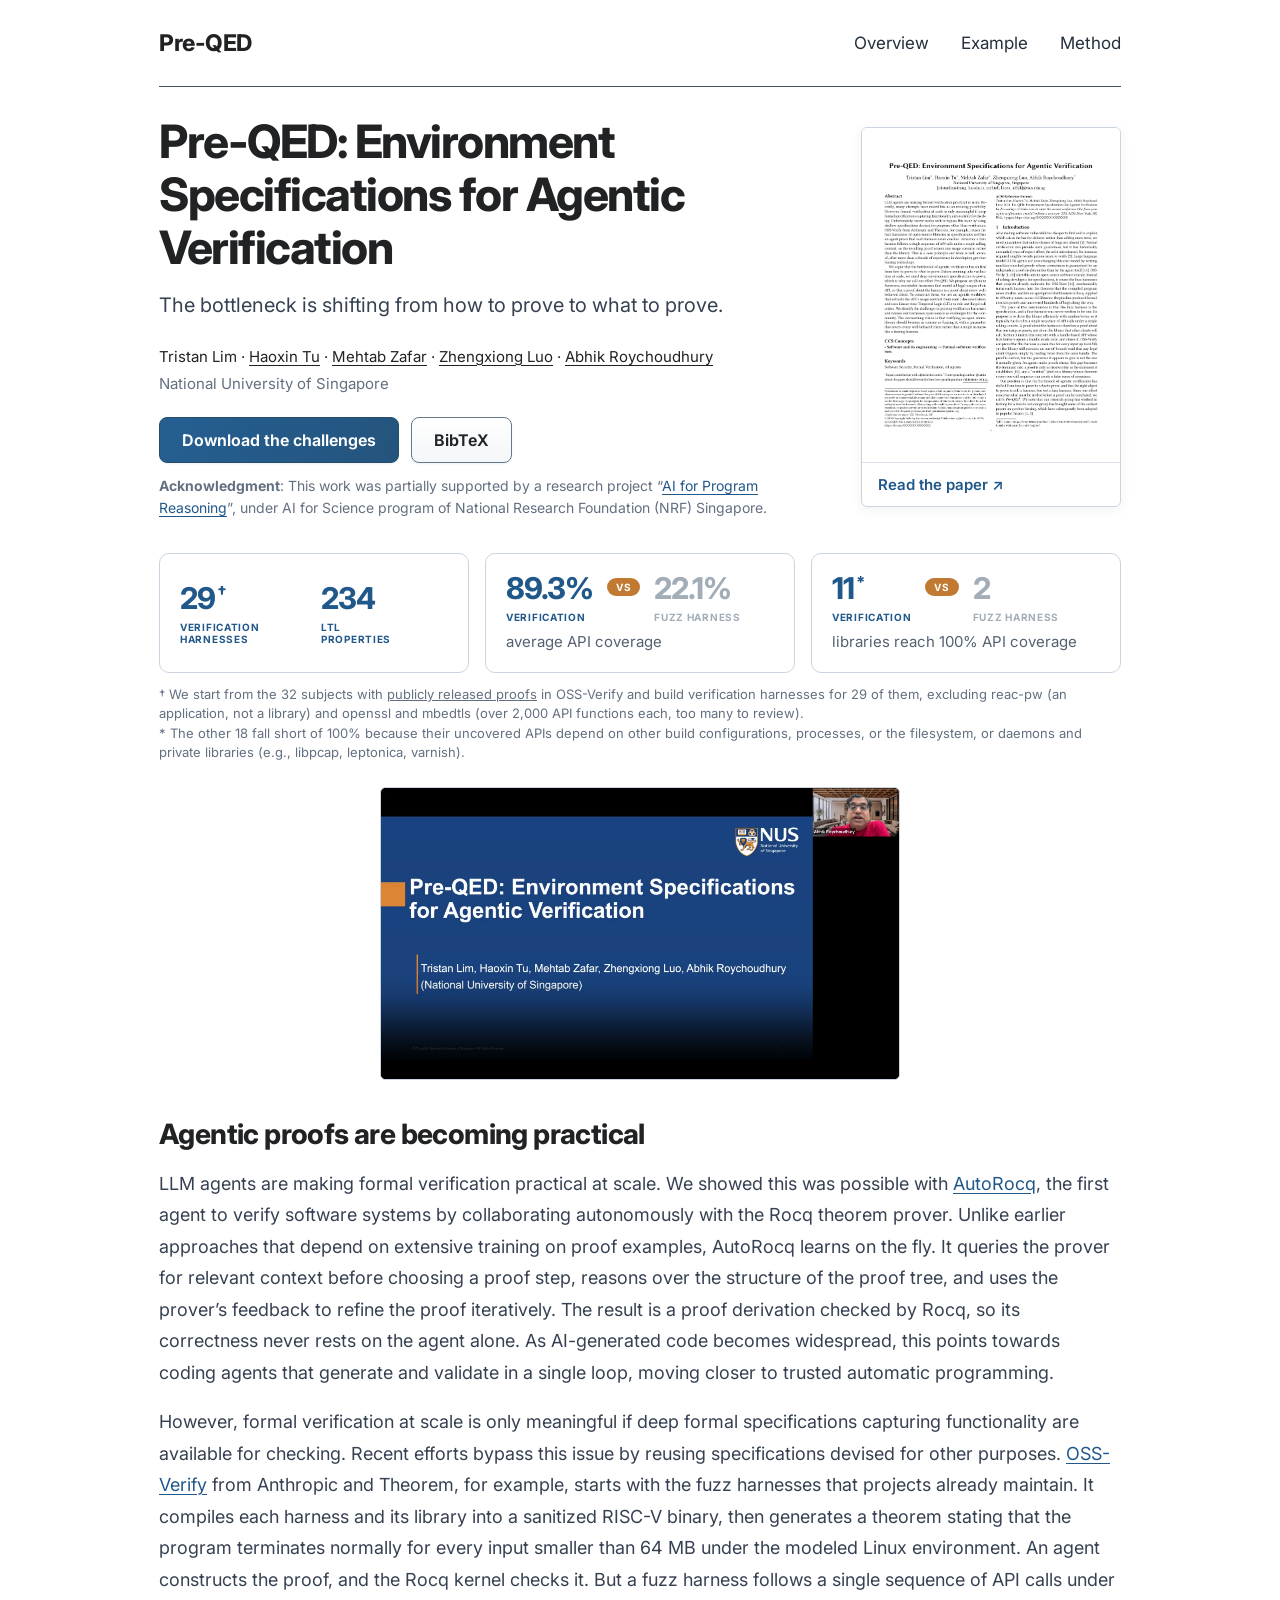
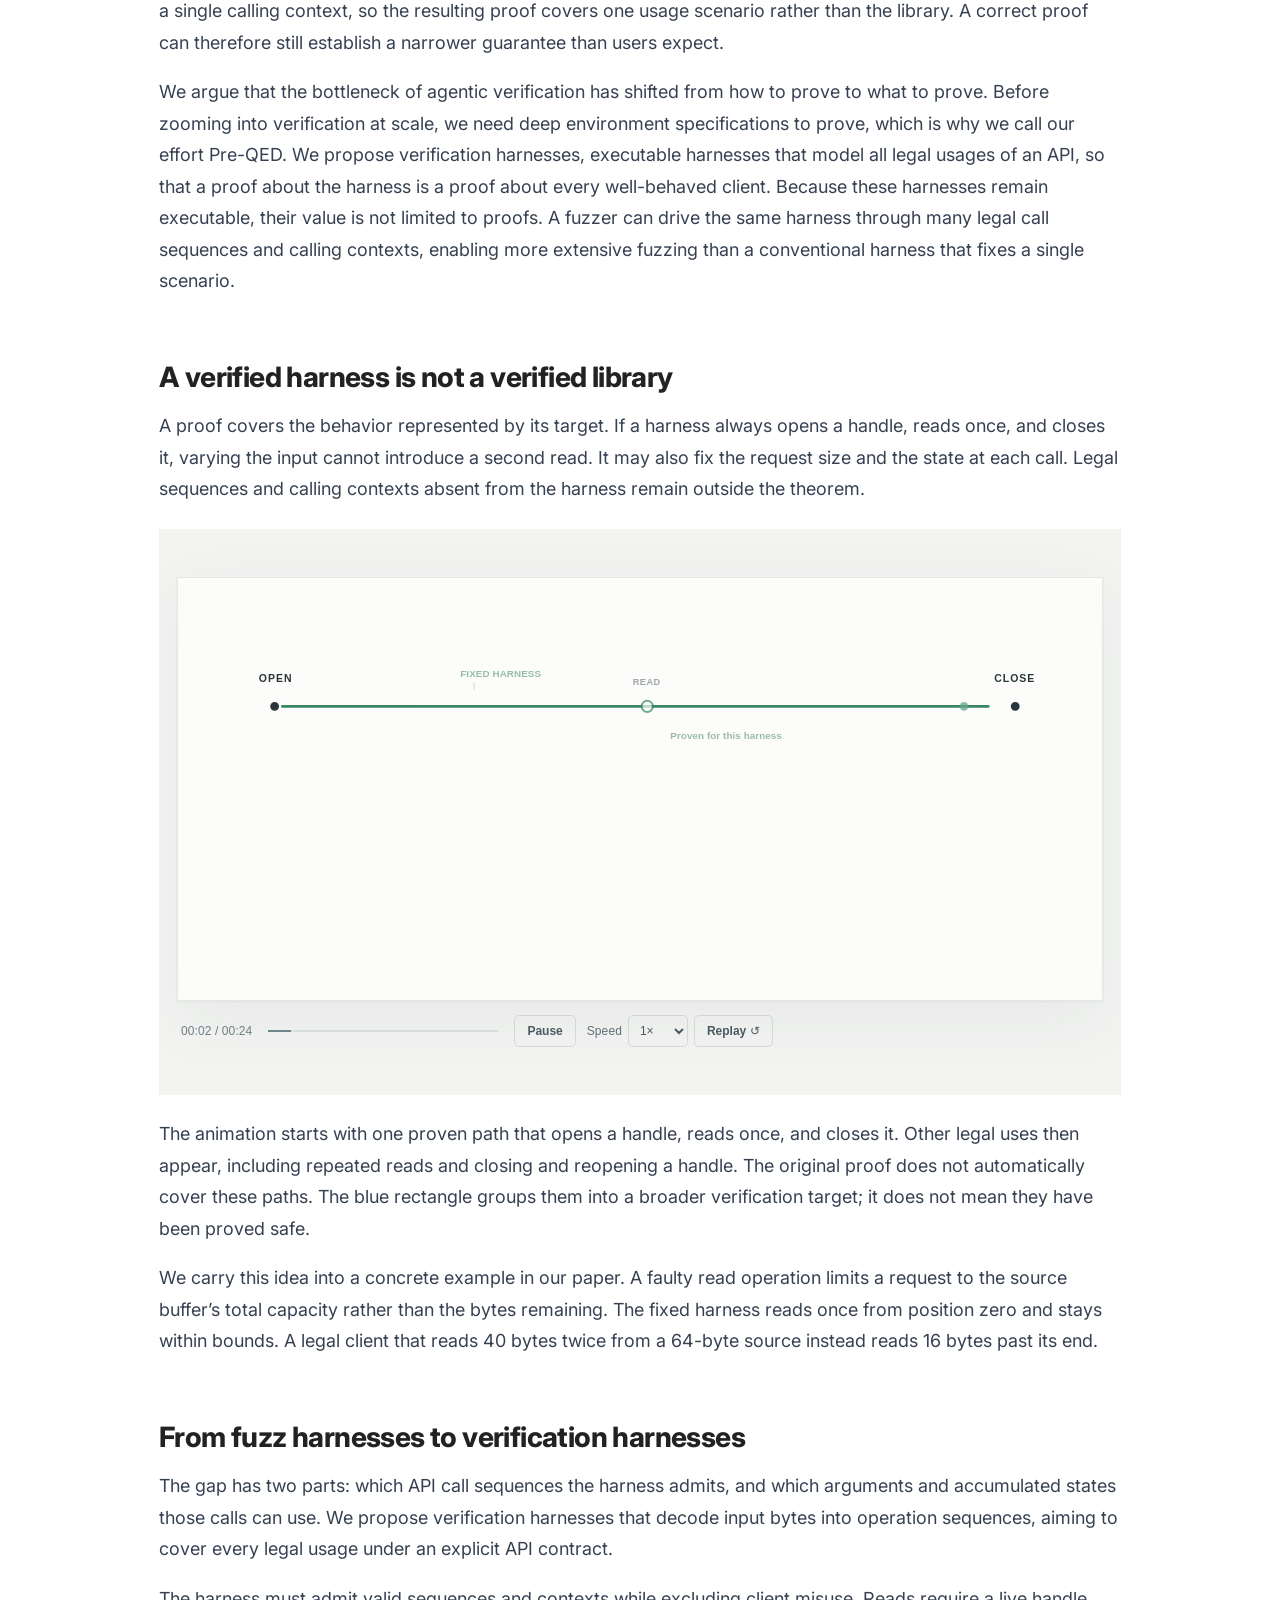
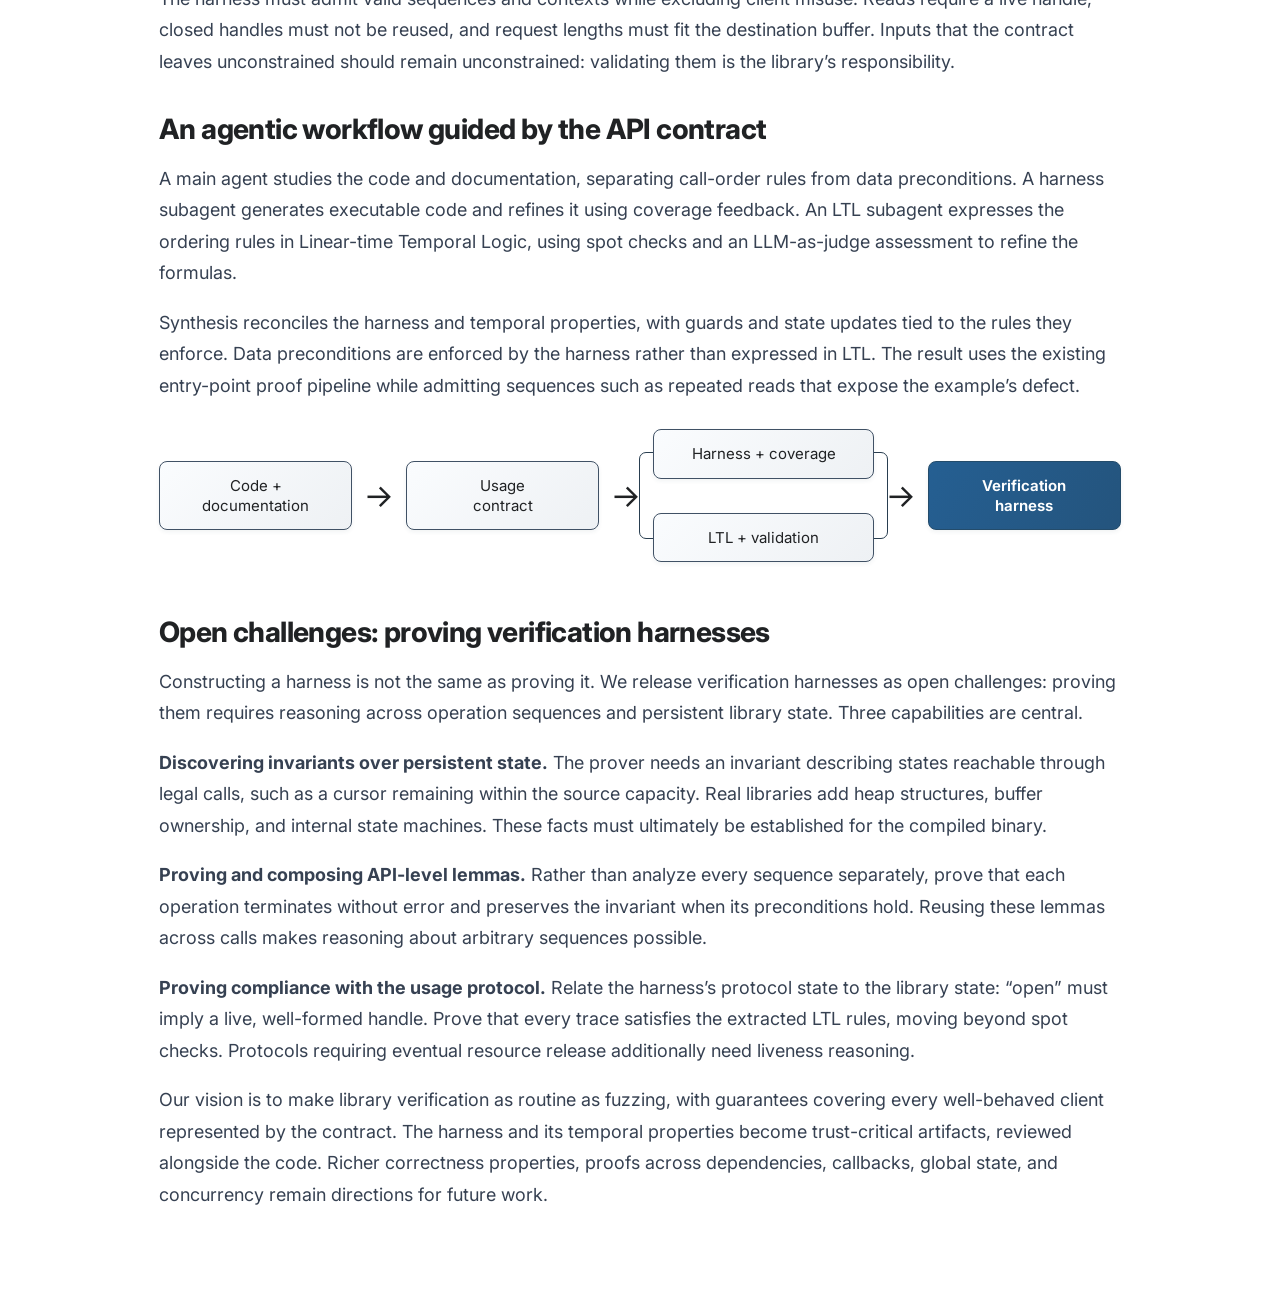
==== commit d76366e9: "Edit acknowledgement text" ====
--- a/index.html
+++ b/index.html
@@ -25,7 +25,7 @@
           <a class="button primary" href="https://github.com/NUS-Program-Verification/preqed-challenge" target="_blank" rel="noopener">Download the challenges</a>
           <button class="button" type="button" aria-expanded="false" aria-controls="bibtex" onclick="const b=document.getElementById('bibtex');b.hidden=!b.hidden;this.setAttribute('aria-expanded',String(!b.hidden))">BibTeX</button>
         </div>
-        <p class="funding-note">This work was partially supported by a research project “<a href="https://ai4pr.github.io/">AI for Program Reasoning</a>”, under AI for Science program of National Research Foundation (NRF) Singapore.</p>
+        <p class="funding-note"><strong>Acknowledgment</strong>: This work was partially supported by a research project “<a href="https://ai4pr.github.io/">AI for Program Reasoning</a>”, under AI for Science program of National Research Foundation (NRF) Singapore.</p>
         <pre class="bibtex" id="bibtex" hidden>@misc{lim2026preqed,
   title  = {Pre-QED: Environment Specifications for Agentic Verification},
   author = {Lim, Tristan and Tu, Haoxin and Zafar, Mehtab and Luo, Zhengxiong and Roychoudhury, Abhik},
--- a/style.css
+++ b/style.css
@@ -9,7 +9,7 @@
 .paper-preview{display:block;width:260px;max-width:100%;margin-top:0;border:1px solid #ccd5df;border-radius:6px;overflow:hidden;background:#fff;box-shadow:0 3px 12px #182c4010}.paper-preview img{display:block;width:100%;height:auto}.paper-preview span{display:block;border-top:1px solid #dce2e9;padding:12px 16px;color:var(--blue);font-size:15px;font-weight:600}.paper-preview:hover{border-color:var(--blue)}
 .stats{display:grid;grid-template-columns:repeat(3,1fr);gap:16px;margin:4px 0 26px}.versus{display:flex;align-items:flex-start;gap:14px;white-space:nowrap}.stat:has(.pair){display:flex;align-items:center}.versus.pair{width:100%}.versus.pair>div{flex:1}.versus small{display:block;margin-top:6px;font-size:10px;font-weight:700;letter-spacing:.7px;text-transform:uppercase;color:var(--blue)}.versus .fuzz strong,.versus .fuzz small{color:#a3adb8}.vs{margin-top:6px;padding:3px 9px;border-radius:999px;background:#c27a32;color:#fff;font-size:10px;font-weight:700;letter-spacing:.6px;text-transform:uppercase}.stat{padding:18px 20px;border:1px solid #ccd5df;border-radius:10px;background:#fff}.stat strong{display:block;font-size:30px;line-height:1.1;font-weight:750;letter-spacing:-1px;color:var(--blue)}.stat span{display:block;margin-top:8px;font-size:15px;line-height:1.5;color:#536171}@media(max-width:860px){.stats{grid-template-columns:1fr}}
 .paper-video{display:block;width:520px;max-width:100%;height:auto;margin:0 auto 14px;border:1px solid #ccd5df;border-radius:6px;background:#000}
-.stat sup{font-size:.55em;margin-left:2px}.stats-note{margin:-14px 0 24px;font-size:13px;line-height:1.5;color:#637080}.stats-note a{color:var(--blue);text-decoration:underline;text-underline-offset:2px}
+.stat sup{font-size:.55em;margin-left:2px}.stats-note{margin:-14px 0 24px;font-size:13px;line-height:1.5;color:#637080}.stats-note a{color:inherit;text-decoration:underline}
 .proof-animation{display:block;width:100%;height:auto;aspect-ratio:1.7;border:0;margin:24px 0;background:#f3f4f2}@media(max-width:680px){.proof-animation{aspect-ratio:auto;height:370px}}
 .page{max-width:1050px}.blog-article{max-width:none;margin:0 auto;padding-bottom:64px}.blog-article section{padding:22px 0}.blog-article .hero{padding:28px 0 30px}.blog-article h1{font-size:46px;line-height:1.15;letter-spacing:-1.5px;margin:0 0 16px;max-width:760px}.blog-article .lead{font-size:20px;line-height:1.5;max-width:690px}.article-date{margin:0 0 14px;font-size:14px;color:#637080}.hero .button{min-height:46px;padding:11px 22px;font-size:16px;font-family:inherit;cursor:pointer}.hero-actions{display:flex;flex-wrap:wrap;gap:12px}.bibtex{margin:14px 0 0;padding:14px 16px;border:1px solid #ccd5df;border-radius:6px;background:#f6f8fa;font:13px/1.6 ui-monospace,SFMono-Regular,Consolas,monospace;color:#25303d;overflow-x:auto}.byline{margin:23px 0 20px;font-size:15px;line-height:1.8}.byline p{margin:0}.byline a{text-decoration:underline;text-underline-offset:3px}.affiliation{color:#637080}.blog-article h2{font-size:28px;line-height:1.3;letter-spacing:-.6px;margin:0 0 15px}.blog-article .body-copy{font-size:18px;line-height:1.75;margin:0 0 18px}.body-copy a{color:var(--blue);text-decoration:underline;text-underline-offset:3px}.blog-article .subsection-heading{margin-top:34px}.blog-article .workflow{margin:28px 0 8px;gap:12px}.blog-article .node{font-size:15px;padding:14px}.blog-article #challenges{padding-bottom:0}
 @media(max-width:680px){.blog-article .hero{padding:20px 0 25px}.blog-article h1{font-size:36px;letter-spacing:-1px}.blog-article h2{font-size:25px}.blog-article .lead{font-size:18px}.blog-article .body-copy{font-size:17px;line-height:1.7}.blog-article section{padding:18px 0}.byline{font-size:14px}}
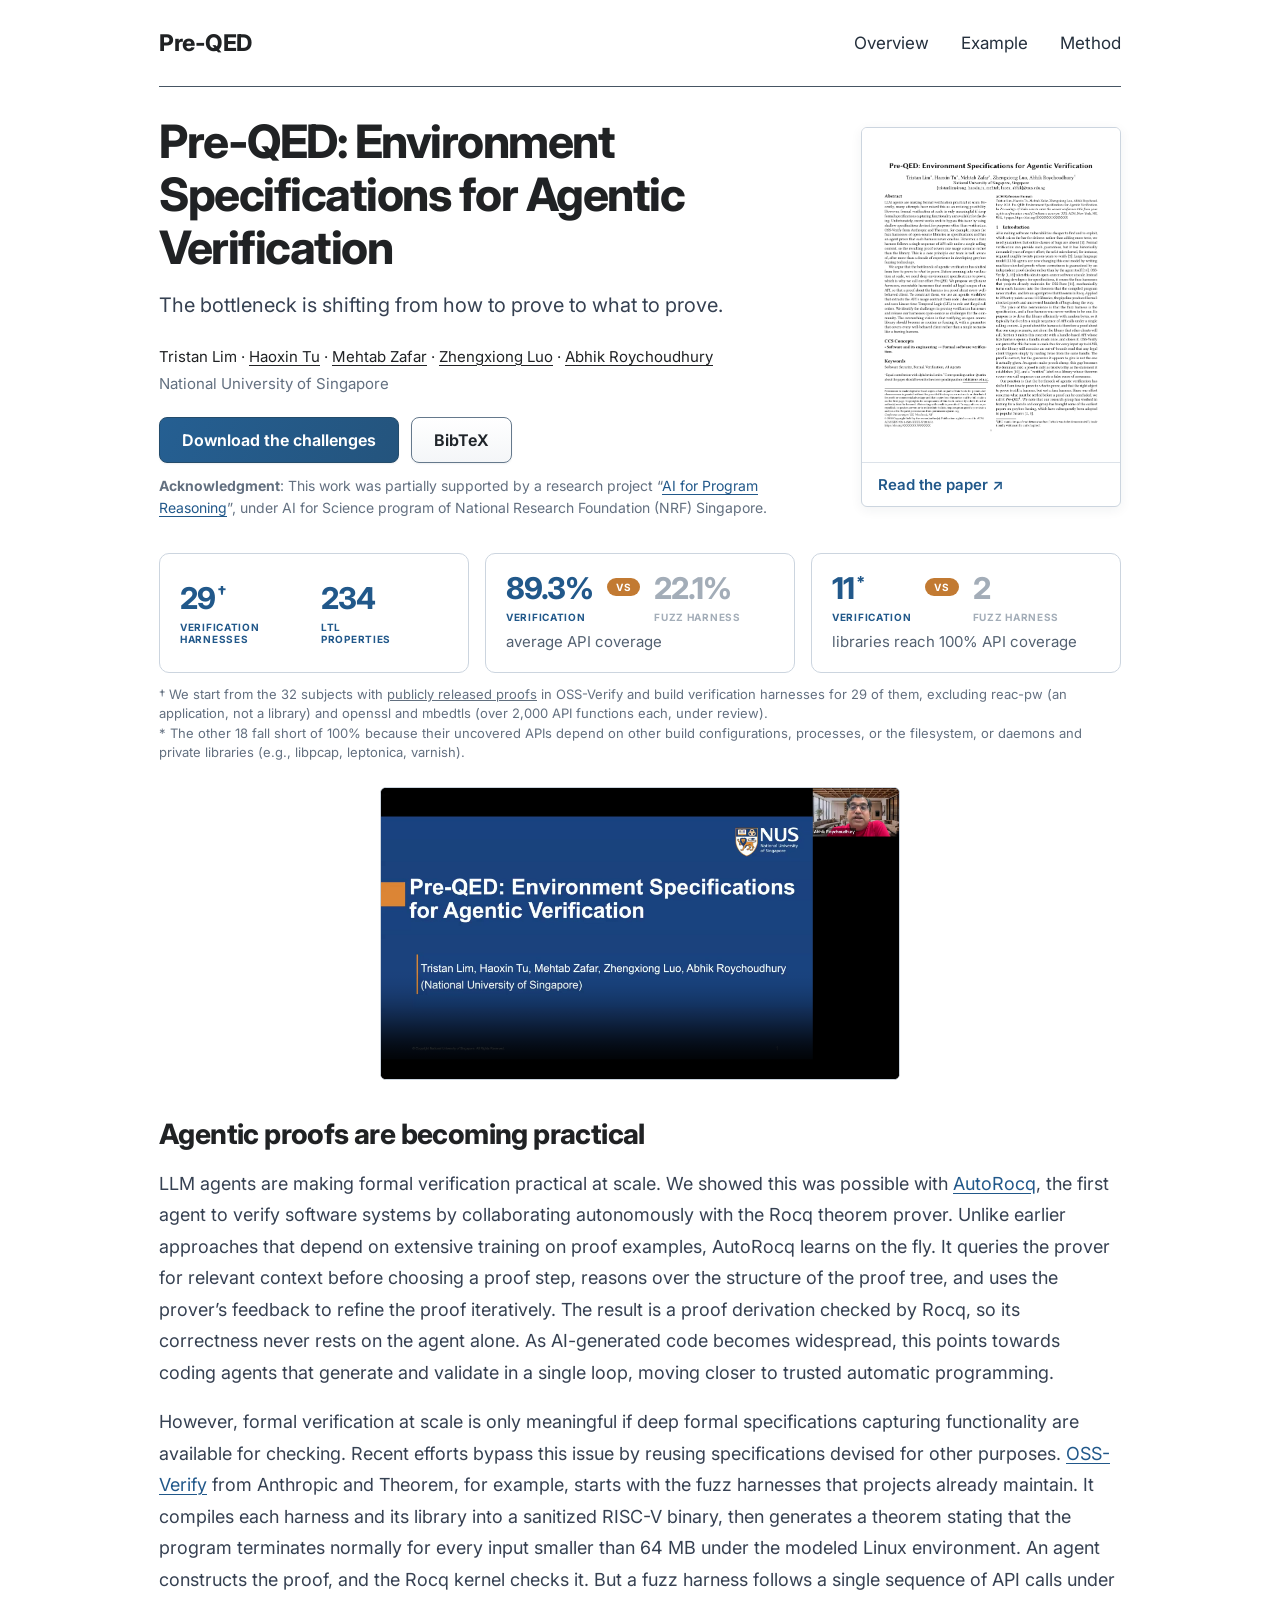
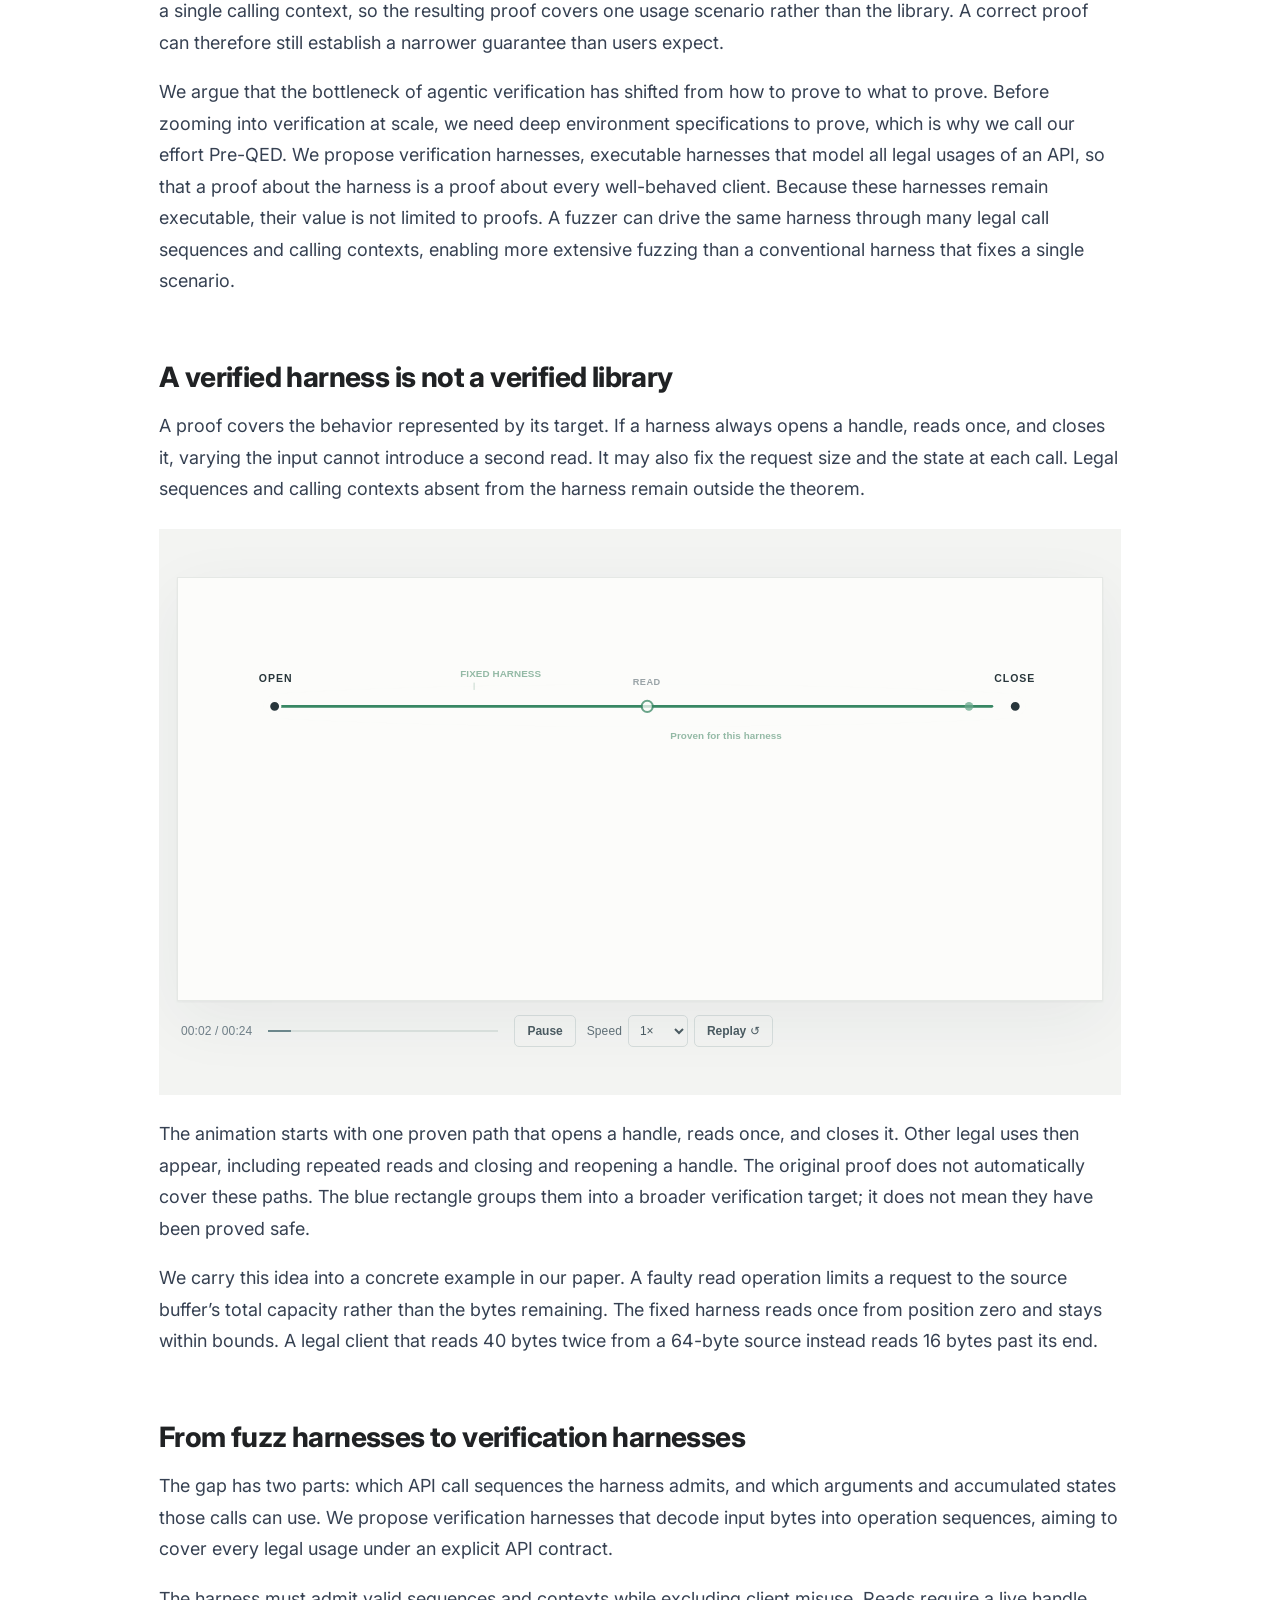
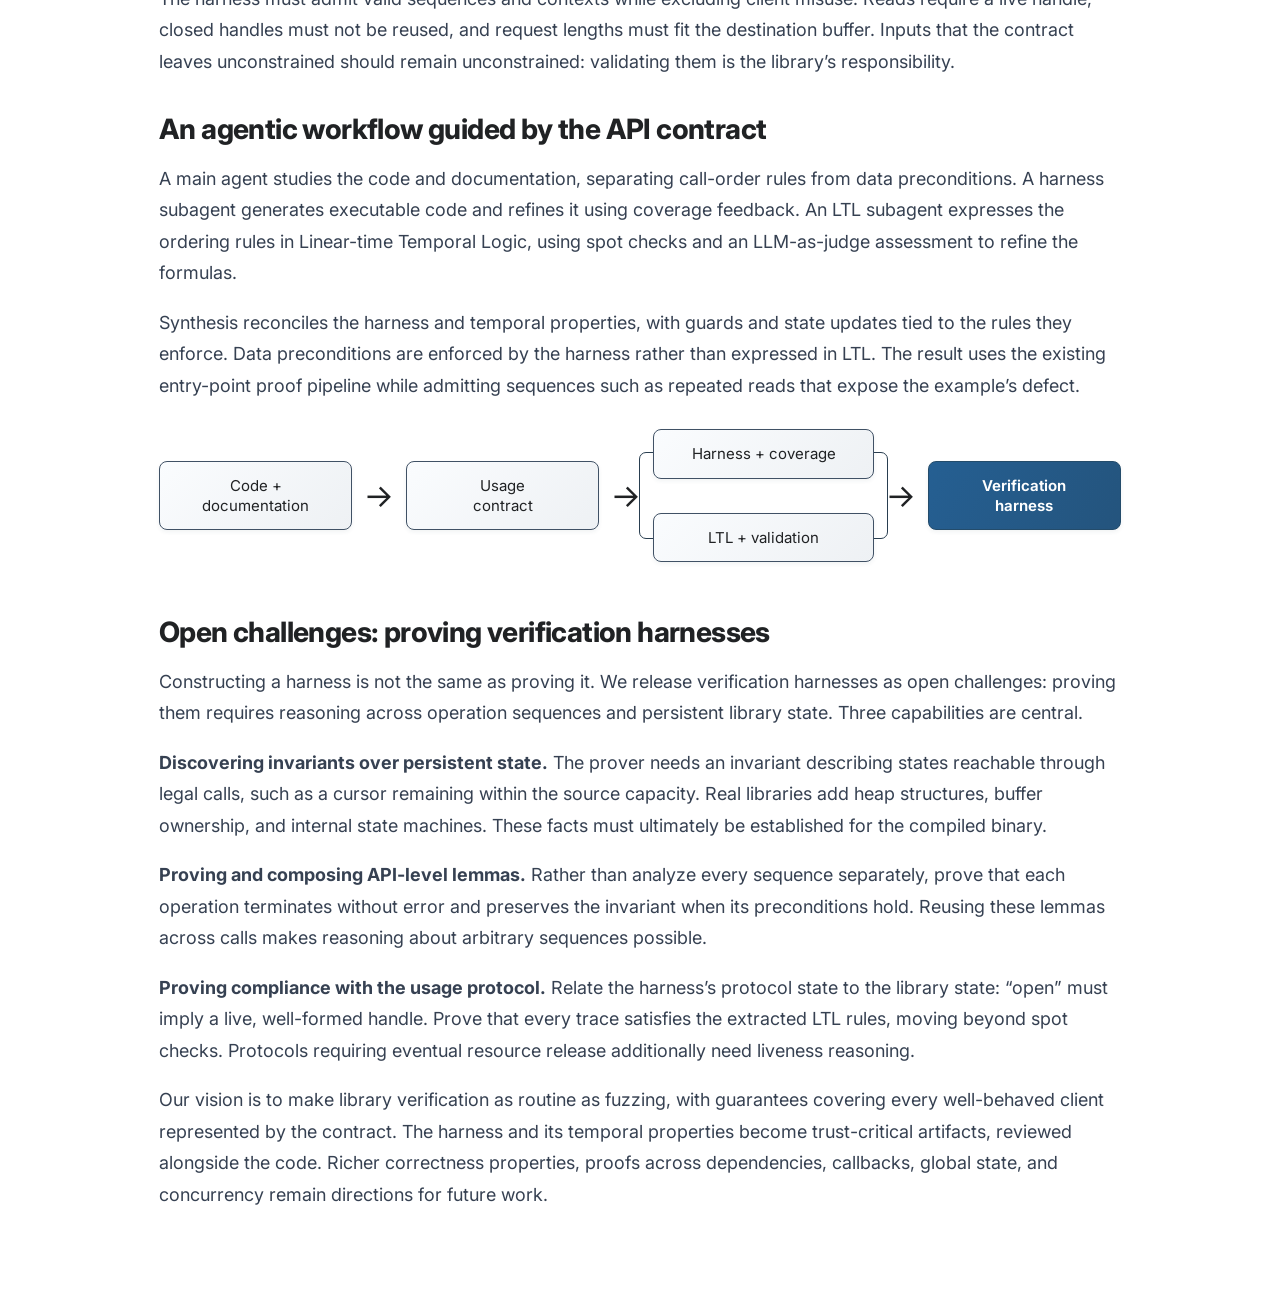
==== commit b52f2852: "Edit footnote text" ====
--- a/index.html
+++ b/index.html
@@ -51,7 +51,7 @@
           <span>libraries reach 100% API coverage</span>
         </div>
       </div>
-      <p class="stats-note">† We start from the 32 subjects with <a href="https://github.com/theorem-labs/oss-verify-proofs/tree/main#what-is-proved">publicly released proofs</a> in OSS-Verify and build verification harnesses for 29 of them, excluding reac-pw (an application, not a library) and openssl and mbedtls (over 2,000 API functions each, too many to review).<br>* The other 18 fall short of 100% because their uncovered APIs depend on other build configurations, processes, or the filesystem, or daemons and private libraries (e.g., libpcap, leptonica, varnish).</p>
+      <p class="stats-note">† We start from the 32 subjects with <a href="https://github.com/theorem-labs/oss-verify-proofs/tree/main#what-is-proved">publicly released proofs</a> in OSS-Verify and build verification harnesses for 29 of them, excluding reac-pw (an application, not a library) and openssl and mbedtls (over 2,000 API functions each, under review).<br>* The other 18 fall short of 100% because their uncovered APIs depend on other build configurations, processes, or the filesystem, or daemons and private libraries (e.g., libpcap, leptonica, varnish).</p>
       <video class="paper-video" src="Pre-QED.mp4" poster="video-poster.jpg" controls preload="metadata" playsinline></video>
       <section class="context">
         <h2>Agentic proofs are becoming practical</h2>
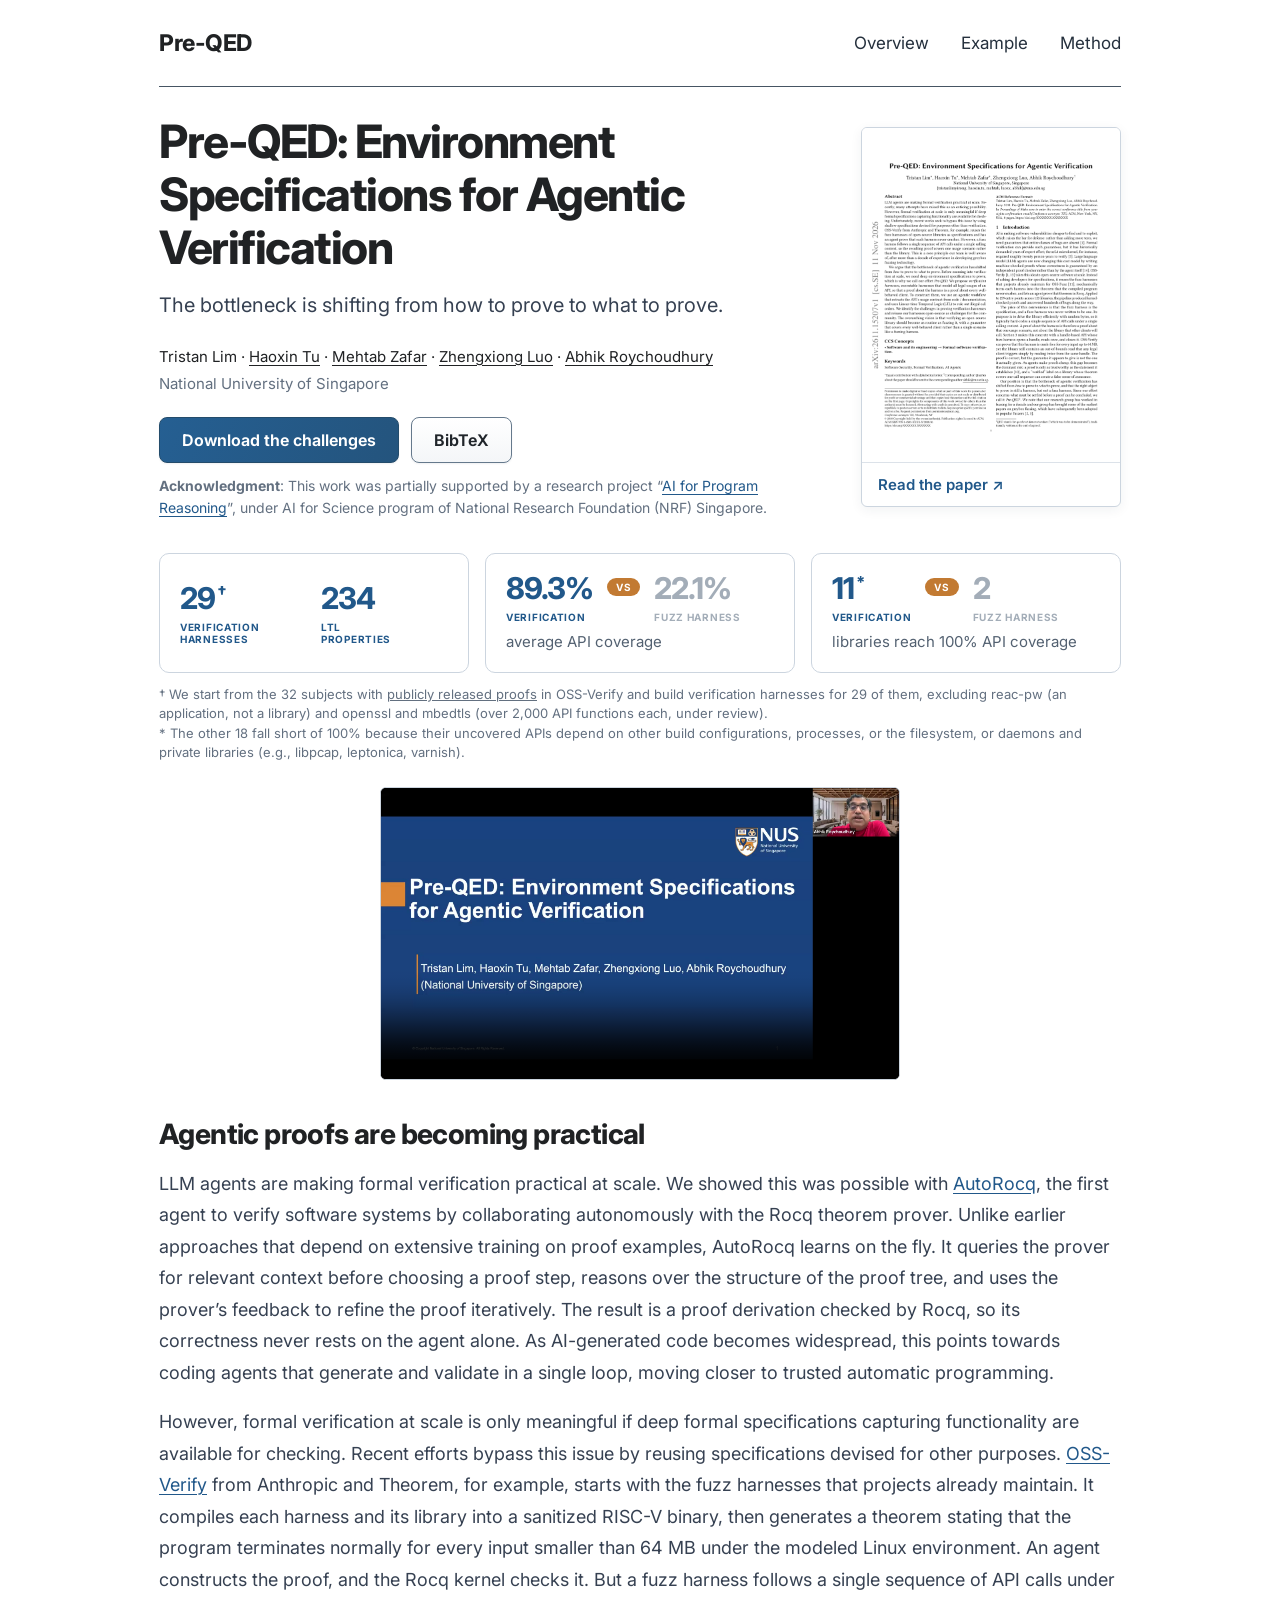
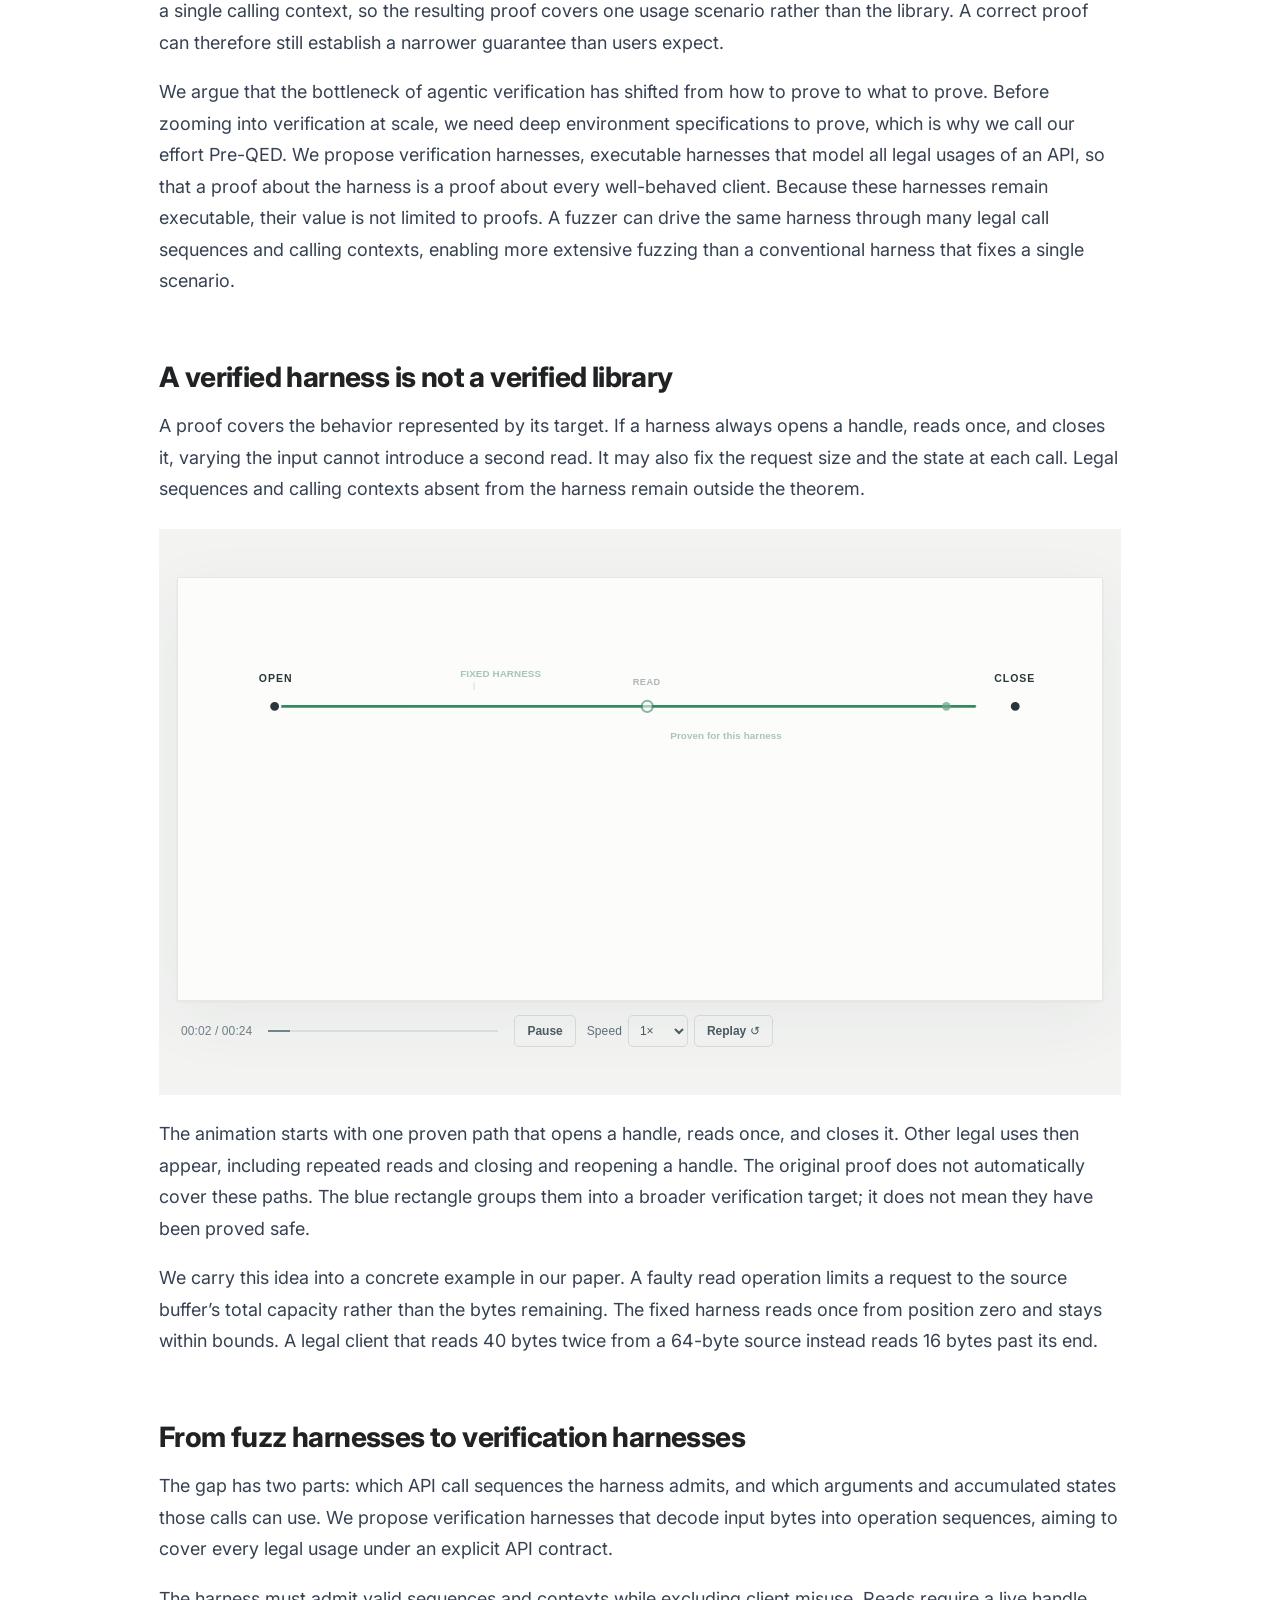
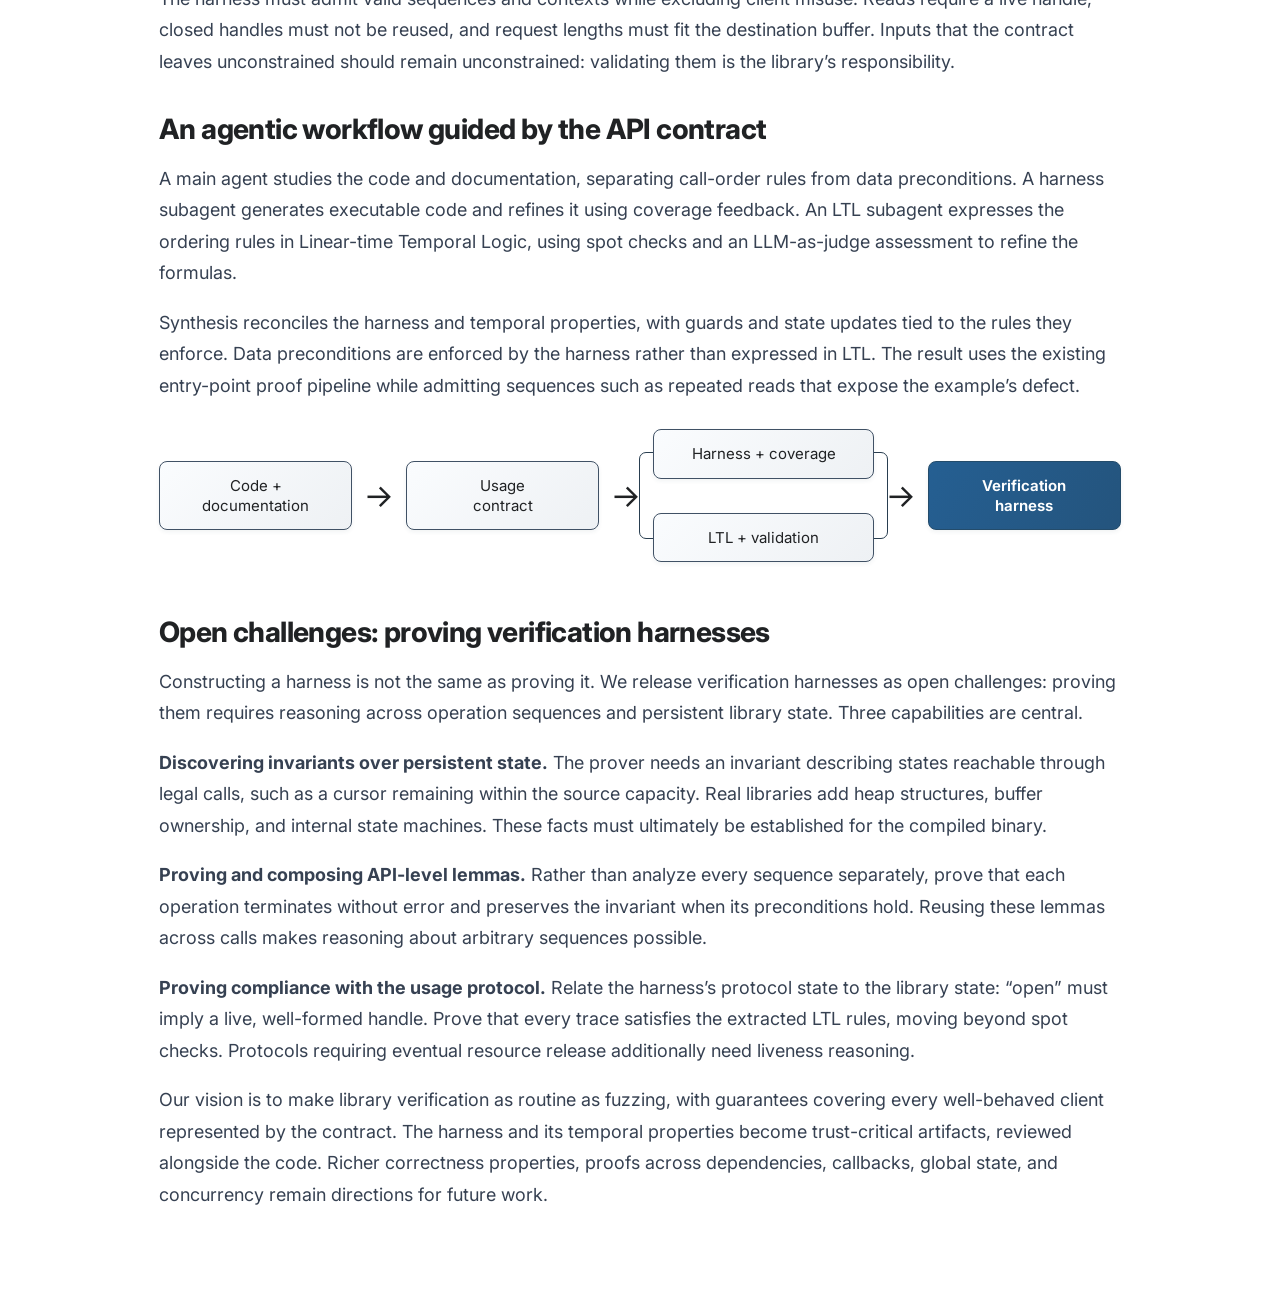
==== commit 0d30efac: "Update paper link" ====
--- a/index.html
+++ b/index.html
@@ -30,10 +30,10 @@
   title  = {Pre-QED: Environment Specifications for Agentic Verification},
   author = {Lim, Tristan and Tu, Haoxin and Zafar, Mehtab and Luo, Zhengxiong and Roychoudhury, Abhik},
   year   = {2026},
-  url    = {https://pre-qed.github.io/pre-qed.pdf}
+  url    = {https://arxiv.org/pdf/2611.15207}
 }</pre>
         </div>
-        <a class="paper-preview" href="pre-qed.pdf" target="_blank" rel="noopener" aria-label="Read the paper PDF (opens in a new tab)">
+        <a class="paper-preview" href="https://arxiv.org/pdf/2611.15207" target="_blank" rel="noopener" aria-label="Read the paper PDF (opens in a new tab)">
           <img src="paper-preview.png" alt="First page of Pre-QED: Environment Specifications for Agentic Verification">
           <span>Read the paper ↗</span>
         </a>
